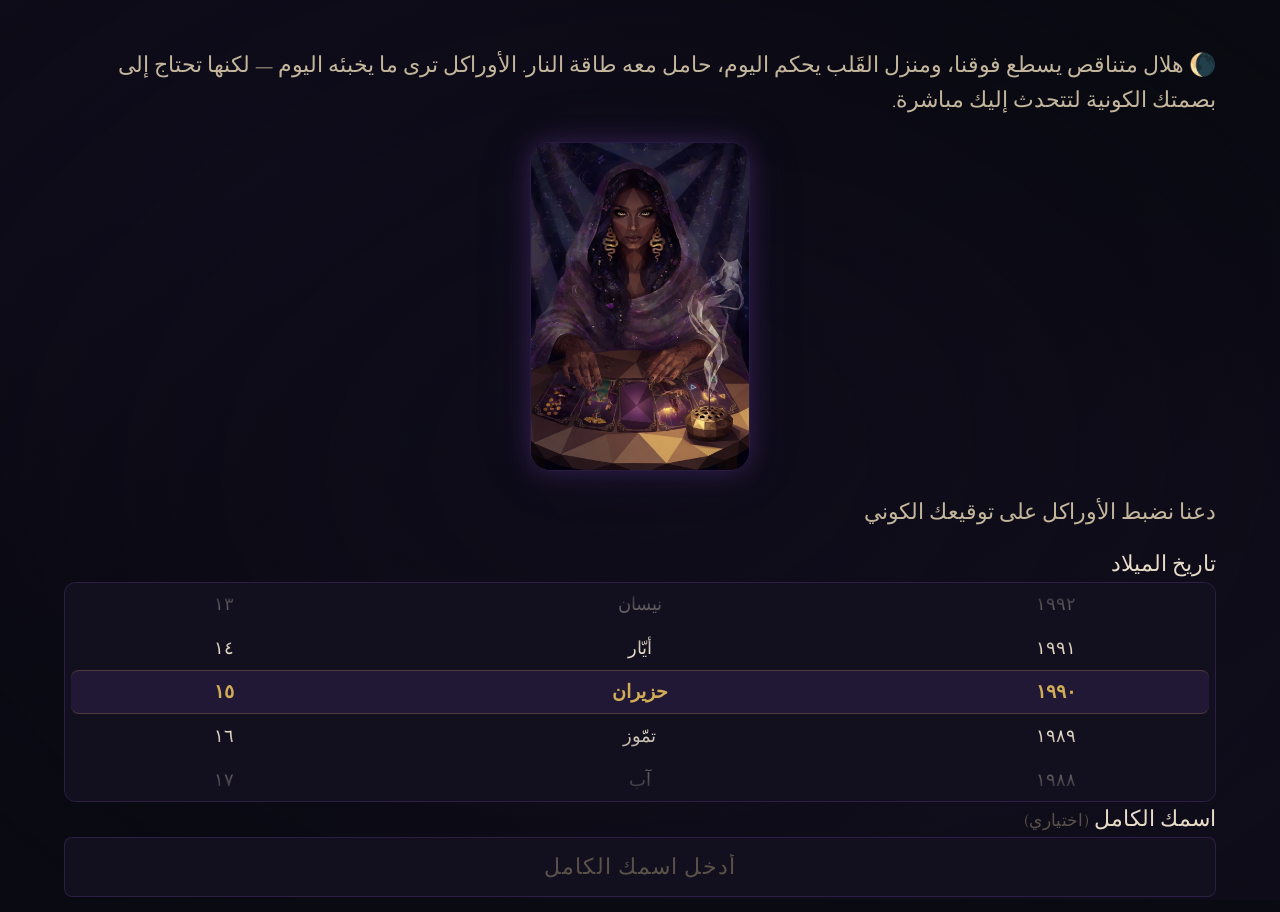
==== ar/index.html @ 3d28d9f1 "Initial deploy — EN + AR Tarot Oracle apps with landing page" ====
<!DOCTYPE html>
<html lang="ar" dir="rtl">
<head>
  <meta charset="UTF-8">
  <meta name="viewport" content="width=device-width, initial-scale=1.0, viewport-fit=cover">
  <meta name="description" content="أوراكل التاروت — إرشاد روحاني من خلال الأوراق، مخصص حسب برجك وعلم الأرقام وطاقات اليوم.">
  <meta name="theme-color" content="#0a0a12">
  <title>أوراكل التاروت</title>

  <!-- Fonts -->
  <link rel="preconnect" href="https://fonts.googleapis.com">
  <link rel="preconnect" href="https://fonts.gstatic.com" crossorigin>
  <link href="https://fonts.googleapis.com/css2?family=Amiri:ital,wght@0,400;0,700;1,400&family=Cinzel:wght@400;600;700&family=Cinzel+Decorative:wght@400;700&family=Cormorant+Garamond:ital,wght@0,400;0,500;0,600;1,400;1,500&display=swap" rel="stylesheet">

  <!-- Styles -->
  <link rel="stylesheet" href="css/style.css">
</head>
<body>

  <!-- ════════════════════════════════════════════════════════ -->
  <!-- Background Particles -->
  <!-- ════════════════════════════════════════════════════════ -->
  <div class="particles" id="particles"></div>

  <!-- ════════════════════════════════════════════════════════ -->
  <!-- SCREEN: Onboarding -->
  <!-- ════════════════════════════════════════════════════════ -->
  <div id="screen-onboarding" class="screen">
    <div class="onboarding-container">
      <!-- Populated by JS -->
    </div>
  </div>

  <!-- ════════════════════════════════════════════════════════ -->
  <!-- SCREEN: Home -->
  <!-- ════════════════════════════════════════════════════════ -->
  <div id="screen-home" class="screen">
    <!-- Populated by JS -->
  </div>

  <!-- ════════════════════════════════════════════════════════ -->
  <!-- SCREEN: Reading -->
  <!-- ════════════════════════════════════════════════════════ -->
  <div id="screen-reading" class="screen">
    <!-- Populated by JS -->
  </div>

  <!-- ════════════════════════════════════════════════════════ -->
  <!-- SCREEN: Card Glossary -->
  <!-- ════════════════════════════════════════════════════════ -->
  <div id="screen-glossary" class="screen">
    <div id="glossary-container"></div>
  </div>

  <!-- ════════════════════════════════════════════════════════ -->
  <!-- SCREEN: Numerology Reading -->
  <!-- ════════════════════════════════════════════════════════ -->
  <div id="screen-numerology" class="screen">
    <div id="numerology-container"></div>
  </div>

  <!-- ════════════════════════════════════════════════════════ -->
  <!-- SCREEN: Journal & Mirror -->
  <!-- ════════════════════════════════════════════════════════ -->
  <div id="screen-journal" class="screen">
    <div id="journal-container"></div>
  </div>

  <!-- ════════════════════════════════════════════════════════ -->
  <!-- SCREEN: Settings -->
  <!-- ════════════════════════════════════════════════════════ -->
  <div id="screen-settings" class="screen">
    <!-- Populated by JS -->
  </div>

  <!-- ════════════════════════════════════════════════════════ -->
  <!-- Scripts (order matters) -->
  <!-- ════════════════════════════════════════════════════════ -->
  <script src="js/i18n.js"></script>
  <script src="js/celestial.js"></script>
  <script src="js/numerology.js"></script>
  <script src="js/cards-major.js"></script>
  <script src="js/cards-minor-1.js"></script>
  <script src="js/cards-minor-2.js"></script>
  <script src="js/spreads.js"></script>
  <script src="js/interpreter.js"></script>
  <script src="js/journal.js"></script>
  <script src="js/i18n-social.js"></script>
  <script src="js/social.js"></script>
  <script src="js/app.js"></script>

</body>
</html>
---- ar/css/style.css ----
/* ============================================================
   TAROT ORACLE — Main Stylesheet
   Dark mystical aesthetic: deep purples, blacks, golds
   Crowley meets modern dark fantasy
   ============================================================ */

/* --- Google Fonts --- */
@import url('https://fonts.googleapis.com/css2?family=Cinzel+Decorative:wght@400;700;900&family=Cinzel:wght@400;500;600;700;800;900&family=Cormorant+Garamond:ital,wght@0,300;0,400;0,500;0,600;0,700;1,300;1,400;1,500;1,600;1,700&display=swap');

/* ============================================================
   1. ROOT VARIABLES
   ============================================================ */
:root {
  /* Backgrounds */
  --bg-void:          #0a0a12;
  --bg-dark:          #12101f;
  --bg-card:          #1a1528;
  --bg-card-hover:    #221d35;
  --bg-surface:       #16132a;
  --bg-overlay:       rgba(10, 10, 18, 0.92);

  /* Purples */
  --purple-deep:      #2d1b4e;
  --purple-amethyst:  #6b3fa0;
  --purple-light:     #9d6dd7;
  --purple-pale:      #c4a0f0;
  --purple-glow:      rgba(107, 63, 160, 0.4);

  /* Golds */
  --gold-rich:        #c9a84c;
  --gold-bright:      #e8c547;
  --gold-pale:        #f0d878;
  --gold-dim:         #8a7340;
  --gold-glow:        rgba(201, 168, 76, 0.35);

  /* Accents */
  --accent-teal:      #2a7d6e;
  --accent-rose:      #a04060;
  --accent-rose-bright: #d4607e;

  /* Text */
  --text-cream:       #e8dcc8;
  --text-light:       #c4b69c;
  --text-muted:       #8a7e6a;
  --text-dim:         #5a5248;

  /* Fonts */
  --font-display:     'Cinzel Decorative', 'Cinzel', serif;
  --font-heading:     'Cinzel', serif;
  --font-body:        'Cormorant Garamond', 'Georgia', serif;

  /* Spacing */
  --space-xs:         4px;
  --space-sm:         8px;
  --space-md:         16px;
  --space-lg:         24px;
  --space-xl:         32px;
  --space-2xl:        48px;
  --space-3xl:        64px;

  /* Radii */
  --radius-sm:        4px;
  --radius-md:        8px;
  --radius-lg:        12px;
  --radius-xl:        20px;
  --radius-round:     50%;

  /* Shadows */
  --shadow-soft:      0 2px 12px rgba(0, 0, 0, 0.4);
  --shadow-md:        0 4px 20px rgba(0, 0, 0, 0.5);
  --shadow-lg:        0 8px 40px rgba(0, 0, 0, 0.6);
  --shadow-glow-gold: 0 0 15px rgba(201, 168, 76, 0.3), 0 0 30px rgba(201, 168, 76, 0.15);
  --shadow-glow-purple: 0 0 15px rgba(107, 63, 160, 0.3), 0 0 30px rgba(107, 63, 160, 0.15);
  --shadow-inset:     inset 0 1px 0 rgba(255, 255, 255, 0.05);

  /* Transitions */
  --transition-fast:  150ms ease;
  --transition-base:  300ms ease;
  --transition-slow:  600ms ease;
  --transition-screen: 500ms cubic-bezier(0.4, 0, 0.2, 1);

  /* Card dimensions */
  --card-width:       175px;
  --card-height:      292px;
  --card-border:      3px;
}

@media (min-width: 768px) {
  :root {
    --card-width:     200px;
    --card-height:    333px;
  }
}

@media (min-width: 1024px) {
  :root {
    --card-width:     225px;
    --card-height:    375px;
  }
}

/* ============================================================
   2. GLOBAL RESET & BASE
   ============================================================ */
*,
*::before,
*::after {
  margin: 0;
  padding: 0;
  box-sizing: border-box;
}

html {
  scroll-behavior: smooth;
  -webkit-text-size-adjust: 100%;
  -webkit-tap-highlight-color: transparent;
}

body {
  font-family: var(--font-body);
  font-size: 22px;
  font-weight: 400;
  line-height: 1.6;
  color: var(--text-cream);
  background: var(--bg-void);
  min-height: 100vh;
  overflow-x: hidden;
  -webkit-font-smoothing: antialiased;
  -moz-osx-font-smoothing: grayscale;
  padding-top: env(safe-area-inset-top);
  padding-bottom: env(safe-area-inset-bottom);
  padding-left: env(safe-area-inset-left);
  padding-right: env(safe-area-inset-right);
}

/* Background gradient overlay for depth */
body::before {
  content: '';
  position: fixed;
  inset: 0;
  background:
    radial-gradient(ellipse at 20% 20%, rgba(45, 27, 78, 0.15) 0%, transparent 60%),
    radial-gradient(ellipse at 80% 80%, rgba(107, 63, 160, 0.08) 0%, transparent 60%),
    radial-gradient(ellipse at 50% 50%, rgba(10, 10, 18, 0) 0%, var(--bg-void) 100%);
  pointer-events: none;
  z-index: 0;
}

/* Custom scrollbar */
::-webkit-scrollbar {
  width: 6px;
}
::-webkit-scrollbar-track {
  background: var(--bg-void);
}
::-webkit-scrollbar-thumb {
  background: var(--purple-deep);
  border-radius: 3px;
}
::-webkit-scrollbar-thumb:hover {
  background: var(--purple-amethyst);
}

/* Firefox scrollbar */
* {
  scrollbar-width: thin;
  scrollbar-color: var(--purple-deep) var(--bg-void);
}

/* Selection */
::selection {
  background: var(--purple-amethyst);
  color: var(--gold-pale);
}

/* ============================================================
   3. TYPOGRAPHY
   ============================================================ */
h1, h2, h3, h4, h5, h6 {
  font-family: var(--font-heading);
  font-weight: 600;
  line-height: 1.2;
  color: var(--text-cream);
}

h1 { font-size: 2.5rem; }
h2 { font-size: 2rem; }
h3 { font-size: 1.62rem; }
h4 { font-size: 1.38rem; }

.title-decorative {
  font-family: var(--font-display);
  letter-spacing: 0.08em;
}

p {
  margin-bottom: var(--space-md);
  color: var(--text-light);
}

a {
  color: var(--gold-rich);
  text-decoration: none;
  transition: color var(--transition-fast);
}
a:hover {
  color: var(--gold-bright);
}

small {
  font-size: 1.06em;
  color: var(--text-muted);
}

/* ============================================================
   4. APP CONTAINER & SCREEN SYSTEM
   ============================================================ */
#app {
  position: relative;
  width: 100%;
  min-height: 100vh;
  max-width: 1400px;
  margin: 0 auto;
  z-index: 1;
}

.screen {
  position: absolute;
  inset: 0;
  opacity: 0;
  visibility: hidden;
  transform: translateY(12px);
  transition:
    opacity var(--transition-screen),
    transform var(--transition-screen),
    visibility 0s linear var(--transition-screen);
  padding: var(--space-lg);
  overflow-y: auto;
  max-height: 100vh;
}

.screen.active {
  opacity: 1;
  visibility: visible;
  transform: translateY(0);
  transition:
    opacity var(--transition-screen),
    transform var(--transition-screen),
    visibility 0s linear 0s;
  position: relative;
  z-index: 1;
}

.screen.fading-out {
  opacity: 0;
  visibility: hidden;
  position: absolute;
  inset: 0;
  z-index: 0;
  pointer-events: none;
}

/* ============================================================
   5. ONBOARDING SCREEN
   ============================================================ */
.screen-onboarding {
  display: flex;
  align-items: center;
  justify-content: center;
  min-height: 100vh;
  padding: var(--space-lg);
}

.onboarding-panel {
  background: var(--bg-card);
  border: 1px solid rgba(107, 63, 160, 0.25);
  border-radius: var(--radius-xl);
  padding: var(--space-2xl) var(--space-xl);
  max-width: 440px;
  width: 100%;
  text-align: center;
  position: relative;
  box-shadow:
    var(--shadow-lg),
    0 0 60px rgba(107, 63, 160, 0.1),
    inset 0 1px 0 rgba(255, 255, 255, 0.04);
  animation: glow 4s ease-in-out infinite;
}

.onboarding-panel::before {
  content: '';
  position: absolute;
  inset: -1px;
  border-radius: var(--radius-xl);
  background: linear-gradient(
    135deg,
    rgba(107, 63, 160, 0.3),
    transparent 40%,
    transparent 60%,
    rgba(201, 168, 76, 0.2)
  );
  z-index: -1;
  mask: linear-gradient(#fff 0 0) content-box, linear-gradient(#fff 0 0);
  mask-composite: exclude;
  -webkit-mask: linear-gradient(#fff 0 0) content-box, linear-gradient(#fff 0 0);
  -webkit-mask-composite: xor;
  padding: 1px;
  pointer-events: none;
}

.onboarding-title {
  font-family: var(--font-display);
  font-size: 2.25rem;
  color: var(--gold-rich);
  margin-bottom: var(--space-sm);
  letter-spacing: 0.06em;
}

.onboarding-subtitle {
  font-family: var(--font-body);
  font-size: 1.31rem;
  color: var(--text-muted);
  margin-bottom: var(--space-xl);
  font-style: italic;
}

/* DOB Input */
.dob-group {
  margin-bottom: var(--space-lg);
}

.dob-group label {
  display: block;
  font-family: var(--font-heading);
  font-size: 1.06rem;
  color: var(--text-muted);
  text-transform: uppercase;
  letter-spacing: 0.12em;
  margin-bottom: var(--space-sm);
}

.name-input,
.dob-input {
  width: 100%;
  padding: var(--space-md) var(--space-lg);
  background: var(--bg-dark);
  border: 1px solid rgba(107, 63, 160, 0.3);
  border-radius: var(--radius-md);
  color: var(--text-cream);
  font-family: var(--font-body);
  font-size: 1.38rem;
  text-align: center;
  letter-spacing: 0.05em;
  outline: none;
  transition: border-color var(--transition-fast), box-shadow var(--transition-fast);
}

.name-input:focus,
.dob-input:focus {
  border-color: var(--purple-amethyst);
  box-shadow: 0 0 0 3px rgba(107, 63, 160, 0.2);
}

.name-input::placeholder {
  color: var(--text-dim);
}

.optional-hint {
  font-size: 0.75em;
  color: var(--text-dim);
  font-family: var(--font-body);
  font-weight: 400;
  letter-spacing: 0.02em;
}

.optional-desc {
  display: block;
  margin-top: var(--space-xs);
  font-size: 0.82rem;
  color: var(--text-dim);
  font-family: var(--font-body);
  font-style: italic;
  line-height: 1.4;
}

.dob-input::-webkit-calendar-picker-indicator {
  filter: invert(0.7) sepia(0.5) hue-rotate(220deg);
}

/* ── Rolling DOB Picker ───────────────────────────── */
.dob-roller {
  position: relative;
  display: flex;
  gap: 2px;
  width: 100%;
  height: 220px; /* 5 items × 44px */
  background: var(--bg-dark);
  border: 1px solid rgba(107, 63, 160, 0.3);
  border-radius: var(--radius-lg);
  overflow: hidden;
  direction: ltr; /* columns always LTR even in RTL layout */
}

.roller-highlight {
  position: absolute;
  top: 50%;
  left: 6px;
  right: 6px;
  height: 44px;
  transform: translateY(-50%);
  background: rgba(107, 63, 160, 0.18);
  border-radius: var(--radius-md);
  border-top: 1px solid rgba(201, 168, 76, 0.25);
  border-bottom: 1px solid rgba(201, 168, 76, 0.25);
  pointer-events: none;
  z-index: 2;
}

.roller-col {
  flex: 1;
  overflow-y: auto;
  scroll-snap-type: y mandatory;
  -webkit-overflow-scrolling: touch;
  scrollbar-width: none;
  position: relative;
  z-index: 1;
}

.roller-col::-webkit-scrollbar {
  display: none;
}

/* Month column gets more room */
.roller-col[data-role="month"] {
  flex: 1.6;
}

.roller-item {
  height: 44px;
  display: flex;
  align-items: center;
  justify-content: center;
  scroll-snap-align: start;
  font-family: var(--font-heading);
  font-size: 1.1rem;
  color: var(--text-cream);
  transition: opacity 0.15s ease, transform 0.15s ease;
  user-select: none;
  -webkit-user-select: none;
  cursor: pointer;
  white-space: nowrap;
}

.roller-item.roller-pad {
  pointer-events: none;
}

.roller-item.roller-selected {
  color: var(--gold-bright);
  font-weight: 600;
  font-size: 1.2rem;
}

/* Fade masks top and bottom */
.dob-roller::before,
.dob-roller::after {
  content: '';
  position: absolute;
  left: 0;
  right: 0;
  height: 70px;
  pointer-events: none;
  z-index: 3;
}

.dob-roller::before {
  top: 0;
  background: linear-gradient(to bottom, var(--bg-dark) 0%, transparent 100%);
}

.dob-roller::after {
  bottom: 0;
  background: linear-gradient(to top, var(--bg-dark) 0%, transparent 100%);
}

/* ── Onboarding Oracle Image ─────────────────────── */
.onboarding-oracle-img {
  width: 220px;
  margin: var(--space-lg) auto;
  border-radius: var(--radius-xl);
  overflow: hidden;
  box-shadow:
    0 0 24px rgba(107, 63, 160, 0.35),
    0 0 60px rgba(107, 63, 160, 0.12);
  border: 1px solid rgba(107, 63, 160, 0.3);
}

.onboarding-oracle-img img {
  width: 100%;
  height: auto;
  display: block;
}


/* Gender selector */
.gender-selector {
  display: flex;
  gap: var(--space-sm);
  justify-content: center;
}

.gender-btn {
  flex: 1;
  padding: var(--space-sm) var(--space-md);
  border: 1px solid rgba(107, 63, 160, 0.3);
  border-radius: var(--radius-md);
  background: rgba(45, 27, 78, 0.2);
  color: var(--text-muted);
  font-family: var(--font-body);
  font-size: 1rem;
  cursor: pointer;
  transition: all 0.3s ease;
}

.gender-btn.active {
  background: rgba(107, 63, 160, 0.35);
  border-color: var(--gold);
  color: var(--gold);
  box-shadow: 0 0 12px rgba(201, 168, 76, 0.15);
}

/* Zodiac display */
.zodiac-display {
  display: flex;
  align-items: center;
  justify-content: center;
  gap: var(--space-md);
  margin: var(--space-lg) 0;
  padding: var(--space-md);
  background: rgba(45, 27, 78, 0.2);
  border-radius: var(--radius-md);
  border: 1px solid rgba(107, 63, 160, 0.15);
  min-height: 56px;
}

.zodiac-icon {
  font-size: 2.5rem;
  line-height: 1;
}

.zodiac-name {
  font-family: var(--font-heading);
  font-size: 1.38rem;
  color: var(--purple-light);
  letter-spacing: 0.06em;
}

/* Life path number */
.life-path-display {
  margin: var(--space-md) 0 var(--space-lg);
  padding: var(--space-md);
  background: rgba(201, 168, 76, 0.06);
  border-radius: var(--radius-md);
  border: 1px solid rgba(201, 168, 76, 0.15);
}

.life-path-number {
  font-family: var(--font-display);
  font-size: 2.75rem;
  color: var(--gold-rich);
  display: block;
}

.life-path-label {
  font-family: var(--font-heading);
  font-size: 0.94rem;
  color: var(--text-muted);
  text-transform: uppercase;
  letter-spacing: 0.15em;
}

/* Language selector */
.language-selector,
.lang-buttons {
  display: flex;
  flex-wrap: wrap;
  justify-content: center;
  gap: var(--space-xs);
  margin: var(--space-lg) 0;
}

.lang-btn {
  padding: var(--space-sm) var(--space-md);
  background: var(--bg-dark);
  border: 1px solid rgba(107, 63, 160, 0.25);
  border-radius: var(--radius-md);
  color: var(--text-muted);
  font-family: var(--font-heading);
  font-size: 0.88rem;
  letter-spacing: 0.04em;
  cursor: pointer;
  transition: all var(--transition-fast);
  min-height: 38px;
}

.lang-btn:hover {
  border-color: var(--purple-amethyst);
  color: var(--text-light);
  transform: translateY(-1px);
}

.lang-btn.active {
  background: var(--purple-deep);
  border-color: var(--purple-amethyst);
  color: var(--gold-rich);
  box-shadow: 0 0 10px rgba(107, 63, 160, 0.25);
}

/* Begin button */
.btn-begin {
  display: inline-block;
  padding: var(--space-md) var(--space-2xl);
  background: linear-gradient(135deg, var(--gold-rich), var(--gold-bright), var(--gold-rich));
  background-size: 200% 200%;
  border: none;
  border-radius: var(--radius-lg);
  color: var(--bg-void);
  font-family: var(--font-heading);
  font-size: 1.38rem;
  font-weight: 700;
  letter-spacing: 0.12em;
  text-transform: uppercase;
  cursor: pointer;
  transition: all var(--transition-base);
  box-shadow:
    0 4px 15px rgba(201, 168, 76, 0.3),
    inset 0 1px 0 rgba(255, 255, 255, 0.2);
  animation: shimmer 3s ease-in-out infinite;
  margin-top: var(--space-md);
}

.btn-begin:hover {
  transform: translateY(-2px);
  box-shadow:
    0 6px 25px rgba(201, 168, 76, 0.45),
    inset 0 1px 0 rgba(255, 255, 255, 0.3);
}

.btn-begin:active {
  transform: translateY(0);
}

.btn-begin:disabled {
  opacity: 0.35;
  cursor: not-allowed;
  animation: none;
  transform: none;
  box-shadow: none;
}

/* ============================================================
   6. HOME SCREEN
   ============================================================ */
.screen-home {
  padding-top: var(--space-xl);
}

/* Header */
.home-header {
  text-align: center;
  margin-bottom: var(--space-2xl);
  position: relative;
}

.home-header .app-title {
  font-family: var(--font-display);
  font-size: 2.5rem;
  color: var(--gold-rich);
  letter-spacing: 0.1em;
  margin-bottom: var(--space-xs);
  text-shadow: 0 0 20px rgba(201, 168, 76, 0.25);
}

.home-header .app-subtitle {
  font-family: var(--font-body);
  font-size: 1.25rem;
  color: var(--text-muted);
  font-style: italic;
}

/* Settings gear */
.settings-btn {
  position: absolute;
  top: 0;
  right: 0;
  width: 44px;
  height: 44px;
  display: flex;
  align-items: center;
  justify-content: center;
  background: none;
  border: 1px solid rgba(107, 63, 160, 0.2);
  border-radius: var(--radius-round);
  color: var(--text-muted);
  font-size: 1.62rem;
  cursor: pointer;
  transition: all var(--transition-fast);
}

.settings-btn:hover {
  color: var(--gold-rich);
  border-color: var(--gold-rich);
  transform: rotate(30deg);
}

/* Daily Oracle Card */
.daily-oracle {
  background: var(--bg-card);
  border: 1px solid rgba(107, 63, 160, 0.2);
  border-radius: var(--radius-lg);
  padding: var(--space-xl);
  margin-bottom: var(--space-2xl);
  position: relative;
  overflow: hidden;
  box-shadow: var(--shadow-md);
}

.daily-oracle::before {
  content: '';
  position: absolute;
  top: 0;
  left: 0;
  right: 0;
  height: 2px;
  background: linear-gradient(90deg, transparent, var(--gold-rich), transparent);
  animation: shimmer 4s ease-in-out infinite;
}

.daily-oracle-header {
  display: flex;
  align-items: center;
  justify-content: space-between;
  margin-bottom: var(--space-md);
}

.daily-oracle-title {
  font-family: var(--font-heading);
  font-size: 1.25rem;
  color: var(--gold-rich);
  text-transform: uppercase;
  letter-spacing: 0.12em;
}

.daily-oracle-date {
  font-size: 1.06rem;
  color: var(--text-muted);
}

.daily-energy {
  display: flex;
  flex-wrap: wrap;
  gap: var(--space-md);
  margin-top: var(--space-md);
}

.energy-item {
  display: flex;
  align-items: center;
  gap: var(--space-sm);
  padding: var(--space-sm) var(--space-md);
  background: rgba(45, 27, 78, 0.25);
  border-radius: var(--radius-md);
  border: 1px solid rgba(107, 63, 160, 0.12);
}

.energy-icon {
  font-size: 1.5rem;
}

.energy-label {
  font-size: 0.94rem;
  color: var(--text-muted);
  text-transform: uppercase;
  letter-spacing: 0.1em;
  font-family: var(--font-heading);
}

.energy-value {
  font-size: 1.19rem;
  color: var(--text-cream);
}

/* Choose a Spread Section */
.section-title {
  font-family: var(--font-heading);
  font-size: 1.38rem;
  color: var(--text-cream);
  text-transform: uppercase;
  letter-spacing: 0.1em;
  margin-bottom: var(--space-lg);
  display: flex;
  align-items: center;
  gap: var(--space-md);
}

.section-title::before,
.section-title::after {
  content: '';
  flex: 1;
  height: 1px;
  background: linear-gradient(90deg, transparent, rgba(107, 63, 160, 0.3), transparent);
}

/* Spread option cards grid */
.spread-grid {
  display: grid;
  grid-template-columns: 1fr;
  gap: var(--space-md);
}

@media (min-width: 500px) {
  .spread-grid {
    grid-template-columns: 1fr 1fr;
  }
}

@media (min-width: 1024px) {
  .spread-grid {
    grid-template-columns: repeat(3, 1fr);
  }
}

.spread-option,
.spread-option-card {
  background: var(--bg-card);
  border: 1px solid rgba(107, 63, 160, 0.15);
  border-radius: var(--radius-lg);
  padding: var(--space-lg);
  cursor: pointer;
  transition: all var(--transition-base);
  position: relative;
  overflow: hidden;
}

.spread-option::after,
.spread-option-card::after {
  content: '';
  position: absolute;
  inset: 0;
  border-radius: var(--radius-lg);
  opacity: 0;
  transition: opacity var(--transition-base);
  box-shadow:
    inset 0 0 30px rgba(107, 63, 160, 0.1),
    0 0 20px rgba(107, 63, 160, 0.15);
  pointer-events: none;
}

.spread-option:hover,
.spread-option-card:hover {
  border-color: var(--purple-amethyst);
  transform: translateY(-3px);
  background: var(--bg-card-hover);
}

.spread-option:hover::after,
.spread-option-card:hover::after {
  opacity: 1;
}

.spread-option-icon {
  font-size: 2.5rem;
  margin-bottom: var(--space-sm);
  display: block;
}

.spread-option-name {
  font-family: var(--font-heading);
  font-size: 1.25rem;
  color: var(--gold-rich);
  margin-bottom: var(--space-xs);
  letter-spacing: 0.04em;
}

.spread-option-desc {
  font-size: 1.12rem;
  color: var(--text-muted);
  line-height: 1.4;
}

.spread-option-count {
  display: inline-block;
  margin-top: var(--space-sm);
  padding: 2px var(--space-sm);
  background: rgba(45, 27, 78, 0.4);
  border-radius: var(--radius-sm);
  font-family: var(--font-heading);
  font-size: 0.88rem;
  color: var(--purple-light);
  text-transform: uppercase;
  letter-spacing: 0.1em;
}

/* ============================================================
   6b. READ FOR OTHERS
   ============================================================ */
.read-others-section {
  margin-top: var(--space-2xl);
}

.read-others-section h2 {
  text-align: center;
  margin-bottom: var(--space-xs);
}

.read-others-section .section-desc {
  text-align: center;
  color: var(--text-muted);
  font-size: 1.06rem;
  margin-bottom: var(--space-lg);
}

/* Person chips row */
.others-chips {
  display: flex;
  flex-wrap: wrap;
  gap: var(--space-sm);
  justify-content: center;
  margin-bottom: var(--space-lg);
}

.person-chip {
  display: flex;
  align-items: center;
  gap: var(--space-sm);
  padding: var(--space-sm) var(--space-md);
  background: var(--bg-card);
  border: 1px solid rgba(107, 63, 160, 0.2);
  border-radius: var(--radius-xl);
  color: var(--text-light);
  font-family: var(--font-heading);
  font-size: 0.95rem;
  letter-spacing: 0.04em;
  cursor: pointer;
  transition: all var(--transition-fast);
  position: relative;
  min-height: 40px;
}

.person-chip:hover {
  border-color: var(--purple-amethyst);
  background: var(--bg-card-hover);
  transform: translateY(-1px);
}

.person-chip.active {
  background: var(--purple-deep);
  border-color: var(--purple-amethyst);
  color: var(--gold-rich);
  box-shadow: 0 0 12px rgba(107, 63, 160, 0.25);
}

.chip-icon {
  font-size: 1.25rem;
  line-height: 1;
}

.chip-name {
  white-space: nowrap;
}

.chip-sign {
  font-size: 0.75rem;
  color: var(--text-muted);
}

.chip-remove {
  font-size: 1.12rem;
  color: var(--text-dim);
  margin-left: 2px;
  cursor: pointer;
  transition: color var(--transition-fast);
  line-height: 1;
}

.chip-remove:hover {
  color: var(--accent-rose);
}

/* Add chip */
.person-chip.add-chip {
  border-style: dashed;
  border-color: rgba(201, 168, 76, 0.3);
  color: var(--gold-dim);
}

.person-chip.add-chip:hover {
  border-color: var(--gold-rich);
  color: var(--gold-rich);
}

.person-chip.add-chip .chip-icon {
  font-size: 1.38rem;
  font-weight: 300;
}

/* Add person form */
.add-person-form {
  max-width: 420px;
  margin: 0 auto var(--space-lg);
  padding: var(--space-lg);
  background: var(--bg-card);
  border: 1px solid rgba(107, 63, 160, 0.2);
  border-radius: var(--radius-lg);
  animation: fadeInUp 0.3s ease-out;
}

.form-row {
  display: flex;
  gap: var(--space-sm);
  margin-bottom: var(--space-md);
}

.person-input {
  flex: 1;
  padding: var(--space-sm) var(--space-md);
  background: var(--bg-dark);
  border: 1px solid rgba(107, 63, 160, 0.3);
  border-radius: var(--radius-md);
  color: var(--text-cream);
  font-family: var(--font-body);
  font-size: 1.06rem;
  outline: none;
  transition: border-color var(--transition-fast), box-shadow var(--transition-fast);
}

.person-input:focus {
  border-color: var(--purple-amethyst);
  box-shadow: 0 0 0 3px rgba(107, 63, 160, 0.2);
}

.person-input::placeholder {
  color: var(--text-dim);
}

.person-input::-webkit-calendar-picker-indicator {
  filter: invert(0.7) sepia(0.5) hue-rotate(220deg);
}

.btn-save-person {
  display: block;
  width: 100%;
  padding: var(--space-sm) var(--space-md);
  background: linear-gradient(135deg, var(--gold-rich), var(--gold-bright));
  border: none;
  border-radius: var(--radius-md);
  color: var(--bg-void);
  font-family: var(--font-heading);
  font-size: 1rem;
  font-weight: 700;
  letter-spacing: 0.08em;
  cursor: pointer;
  transition: all var(--transition-fast);
}

.btn-save-person:hover {
  box-shadow: var(--shadow-glow-gold);
  transform: translateY(-1px);
}

/* Reading-for banner */
.reading-for-banner {
  text-align: center;
  padding: var(--space-md);
  background: rgba(201, 168, 76, 0.08);
  border: 1px solid rgba(201, 168, 76, 0.2);
  border-radius: var(--radius-md);
  color: var(--text-light);
  font-size: 1.06rem;
}

.reading-for-banner strong {
  color: var(--gold-rich);
}

/* ============================================================
   7. SPREAD SELECTION SCREEN
   ============================================================ */
.screen-spread-select {
  padding-top: var(--space-xl);
}

.spread-select-grid {
  display: grid;
  grid-template-columns: 1fr;
  gap: var(--space-lg);
  max-width: 800px;
  margin: 0 auto;
}

@media (min-width: 600px) {
  .spread-select-grid {
    grid-template-columns: 1fr 1fr;
  }
}

.spread-card {
  background: var(--bg-card);
  border: 1px solid rgba(107, 63, 160, 0.2);
  border-radius: var(--radius-lg);
  padding: var(--space-xl);
  text-align: center;
  cursor: pointer;
  transition: all var(--transition-base);
  position: relative;
}

.spread-card:hover {
  border-color: var(--purple-amethyst);
  transform: translateY(-4px);
  box-shadow: var(--shadow-glow-purple);
}

.spread-card-icon {
  font-size: 3.12rem;
  margin-bottom: var(--space-md);
  display: block;
}

.spread-card-name {
  font-family: var(--font-heading);
  font-size: 1.44rem;
  color: var(--gold-rich);
  margin-bottom: var(--space-sm);
}

.spread-card-description {
  font-size: 1.12rem;
  color: var(--text-muted);
  line-height: 1.5;
}

/* ============================================================
   8. READING SCREEN
   ============================================================ */
.screen-reading {
  padding-top: var(--space-lg);
}

.reading-header {
  text-align: center;
  margin-bottom: var(--space-xl);
}

.reading-spread-name {
  font-family: var(--font-heading);
  font-size: 1.62rem;
  color: var(--gold-rich);
  letter-spacing: 0.06em;
}

.reading-instruction {
  font-size: 1.19rem;
  color: var(--text-muted);
  font-style: italic;
  margin-top: var(--space-xs);
}

/* Spread layout area */
.spread-area {
  position: relative;
  display: flex;
  flex-wrap: wrap;
  justify-content: center;
  align-items: center;
  gap: var(--space-md);
  min-height: 300px;
  padding: var(--space-xl) var(--space-md);
}

/* For positioned layouts like Celtic Cross */
.spread-area.positioned {
  display: grid;
  place-items: center;
}

/* --- TAROT CARD COMPONENT --- */
.tarot-card {
  width: var(--card-width);
  height: var(--card-height);
  perspective: 800px;
  cursor: pointer;
  position: relative;
}

.tarot-card.revealed .card-inner {
  transform: rotateY(180deg);
}

.tarot-card.reversed .card-inner {
  transform: rotateY(180deg) rotate(180deg);
}

.card-inner {
  position: relative;
  width: 100%;
  height: 100%;
  transform-style: preserve-3d;
  transition: transform 0.8s cubic-bezier(0.4, 0, 0.2, 1);
}

/* --- CARD BACK (ornate CSS design) --- */
.card-back {
  position: absolute;
  inset: 0;
  backface-visibility: hidden;
  border-radius: var(--radius-md);
  overflow: hidden;
  box-shadow: var(--shadow-md);

  /* Base purple gradient */
  background:
    linear-gradient(135deg, #1a0e30 0%, #2d1b4e 50%, #1a0e30 100%);
}

/* Outer frame border */
.card-back::before {
  content: '';
  position: absolute;
  inset: 0;
  border-radius: var(--radius-md);
  border: 2px solid var(--gold-dim);
  box-shadow:
    inset 0 0 0 4px var(--bg-void),
    inset 0 0 0 5px var(--gold-dim),
    inset 0 0 0 8px var(--bg-void),
    inset 0 0 0 9px rgba(201, 168, 76, 0.3);
  pointer-events: none;
  z-index: 2;
}

/* Inner ornate pattern */
.card-back::after {
  content: '';
  position: absolute;
  inset: 12px;
  border-radius: var(--radius-sm);
  background:
    /* Diamond lattice pattern */
    repeating-linear-gradient(
      45deg,
      transparent,
      transparent 8px,
      rgba(201, 168, 76, 0.08) 8px,
      rgba(201, 168, 76, 0.08) 9px
    ),
    repeating-linear-gradient(
      -45deg,
      transparent,
      transparent 8px,
      rgba(201, 168, 76, 0.08) 8px,
      rgba(201, 168, 76, 0.08) 9px
    ),
    /* Center radial glow */
    radial-gradient(
      ellipse at center,
      rgba(107, 63, 160, 0.3) 0%,
      transparent 50%
    ),
    /* Corners highlight */
    radial-gradient(circle at 0% 0%, rgba(201, 168, 76, 0.15) 0%, transparent 30%),
    radial-gradient(circle at 100% 0%, rgba(201, 168, 76, 0.15) 0%, transparent 30%),
    radial-gradient(circle at 0% 100%, rgba(201, 168, 76, 0.15) 0%, transparent 30%),
    radial-gradient(circle at 100% 100%, rgba(201, 168, 76, 0.15) 0%, transparent 30%);
  border: 1px solid rgba(201, 168, 76, 0.2);
  z-index: 1;
}

/* Card back center emblem */
.card-back-emblem {
  position: absolute;
  top: 50%;
  left: 50%;
  transform: translate(-50%, -50%);
  width: 50%;
  height: 50%;
  z-index: 3;
}

.card-back-emblem::before {
  content: '';
  position: absolute;
  inset: 0;
  border: 1.5px solid rgba(201, 168, 76, 0.4);
  border-radius: var(--radius-round);
  background:
    radial-gradient(
      circle,
      rgba(45, 27, 78, 0.6) 30%,
      transparent 70%
    );
}

.card-back-emblem::after {
  content: '';
  position: absolute;
  top: 15%;
  left: 15%;
  right: 15%;
  bottom: 15%;
  border: 1px solid rgba(201, 168, 76, 0.25);
  transform: rotate(45deg);
  background:
    radial-gradient(
      circle,
      rgba(201, 168, 76, 0.08) 0%,
      transparent 60%
    );
}

/* --- CARD FRONT --- */
.card-front {
  position: absolute;
  inset: 0;
  backface-visibility: hidden;
  transform: rotateY(180deg);
  border-radius: var(--radius-md);
  overflow: hidden;
  background: var(--bg-void);
  box-shadow: var(--shadow-md);
}

/* Ornate gilded frame using layered shadows & borders */
.card-front::before {
  content: '';
  position: absolute;
  inset: 0;
  border-radius: var(--radius-md);
  z-index: 2;
  pointer-events: none;
  border: 2px solid var(--gold-rich);
  box-shadow:
    /* Inner gold frame lines */
    inset 0 0 0 3px var(--bg-void),
    inset 0 0 0 4px rgba(201, 168, 76, 0.5),
    inset 0 0 0 6px var(--bg-void),
    inset 0 0 0 7px rgba(201, 168, 76, 0.25),
    /* Outer glow */
    0 0 10px rgba(201, 168, 76, 0.2),
    0 0 20px rgba(201, 168, 76, 0.1);
}

/* Corner decorations */
.card-front::after {
  content: '';
  position: absolute;
  inset: 0;
  z-index: 3;
  pointer-events: none;
  background:
    /* Top-left corner */
    radial-gradient(circle at 6px 6px, var(--gold-rich) 2px, transparent 2px),
    radial-gradient(circle at 6px 6px, rgba(201, 168, 76, 0.3) 5px, transparent 5px),
    /* Top-right corner */
    radial-gradient(circle at calc(100% - 6px) 6px, var(--gold-rich) 2px, transparent 2px),
    radial-gradient(circle at calc(100% - 6px) 6px, rgba(201, 168, 76, 0.3) 5px, transparent 5px),
    /* Bottom-left corner */
    radial-gradient(circle at 6px calc(100% - 6px), var(--gold-rich) 2px, transparent 2px),
    radial-gradient(circle at 6px calc(100% - 6px), rgba(201, 168, 76, 0.3) 5px, transparent 5px),
    /* Bottom-right corner */
    radial-gradient(circle at calc(100% - 6px) calc(100% - 6px), var(--gold-rich) 2px, transparent 2px),
    radial-gradient(circle at calc(100% - 6px) calc(100% - 6px), rgba(201, 168, 76, 0.3) 5px, transparent 5px);
}

.card-image {
  width: 100%;
  height: 100%;
  object-fit: cover;
  display: block;
}

/* Roman numeral overlay */
.card-numeral {
  position: absolute;
  top: 8px;
  left: 50%;
  transform: translateX(-50%);
  font-family: var(--font-heading);
  font-size: 0.81rem;
  color: var(--gold-pale);
  text-shadow: 0 1px 3px rgba(0, 0, 0, 0.8);
  letter-spacing: 0.1em;
  z-index: 4;
  background: rgba(10, 10, 18, 0.6);
  padding: 1px 6px;
  border-radius: 2px;
}

/* Card name overlay */
.card-name-overlay {
  position: absolute;
  bottom: 0;
  left: 0;
  right: 0;
  padding: var(--space-sm) var(--space-xs);
  background: linear-gradient(transparent, rgba(10, 10, 18, 0.85) 30%);
  z-index: 4;
  text-align: center;
}

.card-name-overlay span {
  font-family: var(--font-heading);
  font-size: 0.75rem;
  color: var(--gold-rich);
  text-transform: uppercase;
  letter-spacing: 0.08em;
  text-shadow: 0 1px 2px rgba(0, 0, 0, 0.9);
}

/* Position label under card */
.card-position-label {
  text-align: center;
  margin-top: var(--space-sm);
  font-family: var(--font-heading);
  font-size: 0.81rem;
  color: var(--text-muted);
  text-transform: uppercase;
  letter-spacing: 0.08em;
}

/* Card hover/tap animation */
.tarot-card:not(.revealed):hover .card-inner {
  transform: translateY(-4px);
  box-shadow: var(--shadow-glow-purple);
}

.tarot-card:not(.revealed):hover .card-back {
  box-shadow:
    0 0 20px rgba(107, 63, 160, 0.3),
    0 0 40px rgba(107, 63, 160, 0.15);
}

/* ============================================================
   9. CARD COLUMNS & INLINE INTERPRETATION
   ============================================================ */

/* Spread flex layout — cards in a row, wrapping on smaller screens */
.spread-flex {
  display: flex;
  flex-wrap: wrap;
  justify-content: center;
  gap: var(--space-lg);
  padding: var(--space-lg) var(--space-md);
  max-width: 1200px;
  margin: 0 auto;
}

/* Each card column: card + interpretation stacked vertically */
.card-column {
  display: flex;
  flex-direction: column;
  align-items: center;
  width: var(--card-width);
  flex-shrink: 0;
}

/* Position label above the card */
.card-position-label {
  font-family: var(--font-heading);
  font-size: 0.88rem;
  color: var(--purple-light);
  text-transform: uppercase;
  letter-spacing: 0.1em;
  text-align: center;
  margin-bottom: var(--space-sm);
  white-space: nowrap;
  overflow: hidden;
  text-overflow: ellipsis;
  max-width: 100%;
}

/* Interpretation area below each card */
.card-interpretation {
  width: 100%;
  margin-top: var(--space-md);
  animation: fadeInUp 0.4s ease-out;
}

.interp-inline {
  text-align: center;
}

.interp-orientation {
  display: inline-block;
  font-family: var(--font-heading);
  font-size: 0.81rem;
  text-transform: uppercase;
  letter-spacing: 0.1em;
  padding: 2px 10px;
  border-radius: 12px;
  margin-bottom: var(--space-sm);
}

.interp-orientation.upright {
  color: var(--gold-rich);
  border: 1px solid rgba(201, 168, 76, 0.3);
}

.interp-orientation.reversed {
  color: var(--purple-light);
  border: 1px solid rgba(157, 109, 215, 0.3);
}

/* Keywords tags */
.interp-keywords {
  display: flex;
  flex-wrap: wrap;
  gap: 4px;
  justify-content: center;
  margin: var(--space-sm) 0;
}

.keyword-tag {
  padding: 2px 8px;
  background: rgba(45, 27, 78, 0.4);
  border: 1px solid rgba(107, 63, 160, 0.2);
  border-radius: 12px;
  font-family: var(--font-heading);
  font-size: 0.75rem;
  color: var(--purple-light);
  text-transform: uppercase;
  letter-spacing: 0.05em;
}

/* Card meaning text */
.interp-meaning {
  font-size: 1.06rem;
  color: var(--text-light);
  line-height: 1.6;
  text-align: left;
  margin-top: var(--space-sm);
}

.interp-meaning p {
  margin: 0;
}

/* Personalized cosmic note */
.interp-personalized {
  margin-top: var(--space-sm);
  padding: var(--space-sm);
  background: rgba(201, 168, 76, 0.05);
  border-left: 2px solid rgba(201, 168, 76, 0.3);
  border-radius: 0 var(--radius-sm) var(--radius-sm) 0;
}

.interp-personalized p {
  font-size: 1rem;
  color: var(--text-light);
  font-style: italic;
  margin: 0;
  line-height: 1.5;
}

/* Per-card voice button */
/* On larger screens, let card columns expand a bit */
@media (min-width: 768px) {
  .card-column {
    width: var(--card-width);
    max-width: 200px;
  }

  .interp-meaning {
    font-size: 1.12rem;
  }
}

@media (min-width: 1024px) {
  .spread-flex {
    gap: var(--space-xl);
  }

  .card-column {
    max-width: 220px;
  }

  .interp-meaning {
    font-size: 1.19rem;
  }
}

/* ============================================================
   10. READING SUMMARY PANEL
   ============================================================ */
.reading-summary {
  background: var(--bg-card);
  border: 1px solid rgba(107, 63, 160, 0.2);
  border-radius: var(--radius-lg);
  padding: var(--space-xl);
  margin-top: var(--space-2xl);
  max-width: 640px;
  margin-left: auto;
  margin-right: auto;
  animation: fadeInUp 0.6s ease-out;
}

.reading-summary::before {
  content: '';
  display: block;
  height: 1px;
  background: linear-gradient(90deg, transparent, var(--gold-rich), transparent);
  margin-bottom: var(--space-lg);
}

/* Elemental analysis — 2 per row */
.elemental-analysis {
  display: grid;
  grid-template-columns: 1fr 1fr;
  gap: var(--space-sm) var(--space-md);
  margin-bottom: var(--space-lg);
}

.element-bar {
  display: flex;
  align-items: center;
  gap: var(--space-sm);
  padding: var(--space-sm) var(--space-md);
  background: rgba(45, 27, 78, 0.2);
  border: 1px solid rgba(107, 63, 160, 0.12);
  border-radius: var(--radius-md);
}

.element-label {
  font-family: var(--font-heading);
  font-size: 0.88rem;
  color: var(--text-cream);
  text-transform: uppercase;
  letter-spacing: 0.08em;
  min-width: 55px;
}

.element-bar-fill {
  flex: 1;
  height: 6px;
  background: linear-gradient(90deg, var(--purple-amethyst), var(--purple-light));
  border-radius: 3px;
  min-width: 10px;
  transition: width var(--transition-base);
}

.element-count {
  font-family: var(--font-heading);
  font-size: 0.88rem;
  color: var(--gold-rich);
  min-width: 16px;
  text-align: right;
}

.summary-title {
  font-family: var(--font-heading);
  font-size: 1.5rem;
  color: var(--gold-rich);
  text-align: center;
  margin-bottom: var(--space-lg);
  letter-spacing: 0.06em;
}

.summary-text {
  font-size: 1.25rem;
  color: var(--text-light);
  line-height: 1.7;
  margin-bottom: var(--space-lg);
}

.summary-context {
  padding: var(--space-md);
  background: rgba(42, 125, 110, 0.08);
  border-left: 2px solid var(--accent-teal);
  border-radius: 0 var(--radius-sm) var(--radius-sm) 0;
  margin-bottom: var(--space-xl);
}

.summary-context-label {
  font-family: var(--font-heading);
  font-size: 0.88rem;
  color: var(--accent-teal);
  text-transform: uppercase;
  letter-spacing: 0.1em;
  margin-bottom: var(--space-xs);
}

.summary-context-text {
  font-size: 1.19rem;
  color: var(--text-light);
}

.btn-new-reading {
  display: block;
  width: 100%;
  padding: var(--space-md);
  background: linear-gradient(135deg, var(--purple-deep), var(--purple-amethyst));
  border: 1px solid rgba(107, 63, 160, 0.4);
  border-radius: var(--radius-md);
  color: var(--text-cream);
  font-family: var(--font-heading);
  font-size: 1.25rem;
  letter-spacing: 0.08em;
  cursor: pointer;
  transition: all var(--transition-base);
  text-align: center;
}

.btn-new-reading:hover {
  background: linear-gradient(135deg, var(--purple-amethyst), var(--purple-light));
  transform: translateY(-2px);
  box-shadow: var(--shadow-glow-purple);
}

/* ============================================================
   11. SETTINGS SCREEN
   ============================================================ */
.screen-settings {
  padding-top: var(--space-xl);
  max-width: 520px;
  margin: 0 auto;
}

.settings-header {
  display: flex;
  align-items: center;
  gap: var(--space-md);
  margin-bottom: var(--space-2xl);
}

.settings-back-btn {
  width: 40px;
  height: 40px;
  display: flex;
  align-items: center;
  justify-content: center;
  background: none;
  border: 1px solid rgba(107, 63, 160, 0.2);
  border-radius: var(--radius-round);
  color: var(--text-muted);
  font-size: 1.5rem;
  cursor: pointer;
  transition: all var(--transition-fast);
}

.settings-back-btn:hover {
  color: var(--text-cream);
  border-color: var(--purple-amethyst);
}

.settings-title {
  font-family: var(--font-heading);
  font-size: 1.75rem;
  color: var(--text-cream);
}

.settings-section {
  margin-bottom: var(--space-xl);
}

.settings-section-title {
  font-family: var(--font-heading);
  font-size: 1rem;
  color: var(--text-muted);
  text-transform: uppercase;
  letter-spacing: 0.12em;
  margin-bottom: var(--space-md);
}

/* Toggle switch */
.setting-row {
  display: flex;
  align-items: center;
  justify-content: space-between;
  padding: var(--space-md);
  background: var(--bg-card);
  border: 1px solid rgba(107, 63, 160, 0.1);
  border-radius: var(--radius-md);
  margin-bottom: var(--space-sm);
}

.setting-label {
  font-size: 1.25rem;
  color: var(--text-cream);
}

.setting-desc {
  font-size: 1rem;
  color: var(--text-muted);
  margin-top: 2px;
}

.toggle-switch {
  position: relative;
  width: 48px;
  height: 26px;
  flex-shrink: 0;
}

.toggle-switch input {
  opacity: 0;
  width: 0;
  height: 0;
  position: absolute;
}

.toggle-slider {
  position: absolute;
  inset: 0;
  background: var(--bg-dark);
  border: 1px solid rgba(107, 63, 160, 0.3);
  border-radius: 13px;
  cursor: pointer;
  transition: all var(--transition-fast);
}

.toggle-slider::before {
  content: '';
  position: absolute;
  top: 3px;
  left: 3px;
  width: 18px;
  height: 18px;
  background: var(--text-muted);
  border-radius: var(--radius-round);
  transition: all var(--transition-fast);
}

.toggle-switch input:checked + .toggle-slider {
  background: var(--purple-deep);
  border-color: var(--purple-amethyst);
}

.toggle-switch input:checked + .toggle-slider::before {
  transform: translateX(22px);
  background: var(--purple-light);
  box-shadow: 0 0 8px rgba(157, 109, 215, 0.4);
}

/* Language selector in settings */
.settings-lang-selector {
  display: flex;
  gap: var(--space-sm);
}

/* Settings groups */
.settings-group {
  background: var(--bg-card);
  border: 1px solid rgba(107, 63, 160, 0.1);
  border-radius: var(--radius-md);
  padding: var(--space-md) var(--space-lg);
  margin-bottom: var(--space-md);
}

.settings-group > label {
  display: block;
  font-family: var(--font-heading);
  font-size: 0.94rem;
  color: var(--text-light);
  margin-bottom: var(--space-md);
  letter-spacing: 0.04em;
}

/* Reversals toggle button */
.toggle-btn {
  display: block;
  width: 100%;
  padding: var(--space-sm) var(--space-lg);
  border-radius: var(--radius-md);
  font-family: var(--font-heading);
  font-size: 0.94rem;
  letter-spacing: 0.06em;
  cursor: pointer;
  transition: all var(--transition-fast);
  text-align: center;
  min-height: 44px;
}

.toggle-btn.on {
  background: var(--purple-deep);
  border: 1px solid var(--purple-amethyst);
  color: var(--gold-rich);
  box-shadow: 0 0 10px rgba(107, 63, 160, 0.2);
}

.toggle-btn.off {
  background: var(--bg-dark);
  border: 1px solid rgba(107, 63, 160, 0.2);
  color: var(--text-muted);
}

.toggle-btn:hover {
  border-color: var(--purple-amethyst);
  transform: translateY(-1px);
}

/* Danger zone */
.settings-group.settings-danger {
  background: transparent;
  border: none;
  padding: 0;
  margin-top: var(--space-xl);
}

.btn-danger {
  display: block;
  width: 100%;
  padding: var(--space-md);
  background: transparent;
  border: 1px solid rgba(160, 64, 96, 0.4);
  border-radius: var(--radius-md);
  color: var(--accent-rose);
  font-family: var(--font-heading);
  font-size: 1rem;
  letter-spacing: 0.06em;
  cursor: pointer;
  transition: all var(--transition-fast);
  text-align: center;
  min-height: 48px;
}

.btn-danger:hover {
  background: rgba(160, 64, 96, 0.1);
  border-color: var(--accent-rose);
  box-shadow: 0 0 15px rgba(160, 64, 96, 0.15);
}

.speed-slider::-webkit-slider-thumb:hover {
  transform: scale(1.2);
}

/* Reset button */
.btn-reset {
  display: block;
  width: 100%;
  padding: var(--space-md);
  background: transparent;
  border: 1px solid rgba(160, 64, 96, 0.4);
  border-radius: var(--radius-md);
  color: var(--accent-rose);
  font-family: var(--font-heading);
  font-size: 1.12rem;
  letter-spacing: 0.06em;
  cursor: pointer;
  transition: all var(--transition-fast);
  text-align: center;
  margin-top: var(--space-xl);
}

.btn-reset:hover {
  background: rgba(160, 64, 96, 0.1);
  border-color: var(--accent-rose);
  box-shadow: 0 0 15px rgba(160, 64, 96, 0.15);
}

/* ============================================================
   12. ANIMATIONS
   ============================================================ */

/* Gold shimmer on borders / buttons */
@keyframes shimmer {
  0%, 100% {
    background-position: 0% 50%;
  }
  50% {
    background-position: 100% 50%;
  }
}

/* Gentle floating for decorative elements */
@keyframes float {
  0%, 100% {
    transform: translateY(0);
  }
  50% {
    transform: translateY(-8px);
  }
}

/* Cards entering */
@keyframes fadeInUp {
  from {
    opacity: 0;
    transform: translateY(20px);
  }
  to {
    opacity: 1;
    transform: translateY(0);
  }
}

/* 3D card flip */
@keyframes cardFlip {
  0% {
    transform: rotateY(0deg);
  }
  100% {
    transform: rotateY(180deg);
  }
}

/* Pulsing glow */
@keyframes glow {
  0%, 100% {
    box-shadow:
      0 0 5px rgba(107, 63, 160, 0.2),
      0 0 15px rgba(107, 63, 160, 0.1);
  }
  50% {
    box-shadow:
      0 0 10px rgba(107, 63, 160, 0.35),
      0 0 30px rgba(107, 63, 160, 0.15),
      0 0 50px rgba(107, 63, 160, 0.08);
  }
}

/* Particle drift */
@keyframes particleDrift {
  0% {
    transform: translateY(0) translateX(0);
    opacity: 0;
  }
  10% {
    opacity: 1;
  }
  90% {
    opacity: 1;
  }
  100% {
    transform: translateY(-100vh) translateX(50px);
    opacity: 0;
  }
}

/* Spin for loading states */
@keyframes spin {
  to { transform: rotate(360deg); }
}

/* Subtle pulse for interactive cues */
@keyframes pulse {
  0%, 100% {
    opacity: 1;
  }
  50% {
    opacity: 0.6;
  }
}

/* ============================================================
   12b. HOME NAV BUTTONS (Journal & Mirror)
   ============================================================ */
.home-nav {
  display: flex;
  justify-content: center;
  gap: var(--space-md);
  margin-bottom: var(--space-xl);
}

.home-nav-btn {
  display: flex;
  align-items: center;
  gap: var(--space-sm);
  padding: var(--space-sm) var(--space-xl);
  background: var(--bg-card);
  border: 1px solid rgba(107, 63, 160, 0.2);
  border-radius: var(--radius-xl);
  color: var(--text-light);
  font-family: var(--font-heading);
  font-size: 0.95rem;
  letter-spacing: 0.04em;
  cursor: pointer;
  transition: all var(--transition-fast);
  min-height: 44px;
}

.home-nav-btn:hover {
  border-color: var(--purple-amethyst);
  background: var(--bg-card-hover);
  color: var(--gold-rich);
  transform: translateY(-1px);
  box-shadow: 0 4px 12px rgba(107, 63, 160, 0.15);
}

.nav-icon {
  font-size: 1.25rem;
}

/* ============================================================
   12c. JOURNAL SCREEN
   ============================================================ */
.journal-header {
  display: flex;
  align-items: center;
  gap: var(--space-md);
  margin-bottom: var(--space-xl);
}

.journal-header h2 {
  font-family: var(--font-heading);
  color: var(--gold-rich);
  letter-spacing: 0.06em;
}

/* ── Stylized Back Button ─────────────────────────────────── */
.back-btn {
  display: inline-flex;
  align-items: center;
  gap: var(--space-xs);
  padding: var(--space-sm) var(--space-lg);
  background: rgba(45, 27, 78, 0.4);
  border: 1px solid rgba(201, 168, 76, 0.3);
  border-radius: var(--radius-xl);
  color: var(--gold-rich);
  font-family: var(--font-heading);
  font-size: 0.92rem;
  letter-spacing: 0.06em;
  cursor: pointer;
  transition: all var(--transition-fast);
  white-space: nowrap;
  flex-shrink: 0;
  min-height: 40px;
}

.back-btn::before {
  content: '\2190';
  font-size: 1.1em;
  transition: transform 0.3s ease;
}

[dir="rtl"] .back-btn::before {
  content: '\2192';
}

.back-btn:hover {
  background: rgba(45, 27, 78, 0.7);
  border-color: var(--gold-rich);
  box-shadow: 0 0 12px rgba(201, 168, 76, 0.2);
}

.back-btn:hover::before {
  transform: translateX(-3px);
}

[dir="rtl"] .back-btn:hover::before {
  transform: translateX(3px);
}

.back-btn:active {
  transform: scale(0.96);
}

/* Calendar */
.calendar-container {
  background: var(--bg-card);
  border: 1px solid rgba(107, 63, 160, 0.15);
  border-radius: var(--radius-lg);
  padding: var(--space-lg);
  margin-bottom: var(--space-xl);
}

.cal-nav {
  display: flex;
  align-items: center;
  justify-content: space-between;
  margin-bottom: var(--space-md);
}

.cal-nav-btn {
  background: rgba(45, 27, 78, 0.2);
  border: 1px solid rgba(107, 63, 160, 0.2);
  border-radius: var(--radius-round);
  color: var(--text-light);
  width: 40px;
  height: 40px;
  display: flex;
  align-items: center;
  justify-content: center;
  cursor: pointer;
  transition: all var(--transition-fast);
  font-size: 0.9rem;
}

.cal-nav-btn:hover {
  color: var(--gold-rich);
  border-color: var(--gold-rich);
  background: rgba(45, 27, 78, 0.4);
  transform: scale(1.08);
}

.cal-month-year {
  font-family: var(--font-heading);
  font-size: 1.12rem;
  color: var(--text-cream);
  letter-spacing: 0.06em;
}

.cal-header-row {
  display: grid;
  grid-template-columns: repeat(7, 1fr);
  gap: 2px;
  margin-bottom: var(--space-xs);
}

.cal-day-name {
  text-align: center;
  font-family: var(--font-heading);
  font-size: 0.7rem;
  color: var(--text-dim);
  text-transform: uppercase;
  letter-spacing: 0.08em;
  padding: var(--space-xs) 0;
}

.cal-grid {
  display: grid;
  grid-template-columns: repeat(7, 1fr);
  gap: 2px;
}

.cal-day {
  position: relative;
  text-align: center;
  padding: var(--space-sm) 0;
  font-family: var(--font-body);
  font-size: 0.94rem;
  color: var(--text-light);
  border-radius: var(--radius-sm);
  cursor: pointer;
  transition: all var(--transition-fast);
  min-height: 36px;
  display: flex;
  flex-direction: column;
  align-items: center;
  justify-content: center;
}

.cal-day.empty {
  cursor: default;
}

.cal-day:not(.empty):hover {
  background: rgba(107, 63, 160, 0.15);
}

.cal-day.today {
  color: var(--gold-rich);
  font-weight: 600;
  border: 1px solid rgba(201, 168, 76, 0.3);
}

.cal-day.has-reading {
  color: var(--text-cream);
  background: rgba(107, 63, 160, 0.1);
}

.cal-dot {
  display: block;
  width: 6px;
  height: 6px;
  background: var(--purple-amethyst);
  border-radius: var(--radius-round);
  margin-top: 2px;
  font-size: 0;
  line-height: 0;
}

.cal-day.has-reading .cal-dot {
  background: var(--gold-rich);
}

/* Day readings */
.day-title {
  font-family: var(--font-heading);
  font-size: 1.12rem;
  color: var(--text-cream);
  margin-bottom: var(--space-md);
  text-transform: capitalize;
}

.journal-entry {
  background: var(--bg-card);
  border: 1px solid rgba(107, 63, 160, 0.12);
  border-radius: var(--radius-md);
  padding: var(--space-md);
  margin-bottom: var(--space-md);
  animation: fadeInUp 0.3s ease-out;
}

.journal-entry-header {
  display: flex;
  align-items: center;
  gap: var(--space-sm);
  margin-bottom: var(--space-sm);
}

.journal-spread-name {
  font-family: var(--font-heading);
  font-size: 0.88rem;
  color: var(--gold-rich);
  letter-spacing: 0.04em;
}

.journal-for {
  font-size: 0.81rem;
  color: var(--text-muted);
  font-style: italic;
}

.journal-delete {
  margin-left: auto;
  background: none;
  border: none;
  color: var(--text-dim);
  font-size: 1.25rem;
  cursor: pointer;
  padding: 0 var(--space-xs);
  transition: color var(--transition-fast);
}

.journal-delete:hover {
  color: var(--accent-rose);
}

.journal-cards {
  display: flex;
  flex-wrap: wrap;
  gap: 4px;
  margin-bottom: var(--space-sm);
}

.journal-card-chip {
  padding: 2px 8px;
  background: rgba(45, 27, 78, 0.3);
  border: 1px solid rgba(107, 63, 160, 0.2);
  border-radius: 12px;
  font-family: var(--font-heading);
  font-size: 0.68rem;
  color: var(--purple-light);
  text-transform: uppercase;
  letter-spacing: 0.04em;
}

.journal-card-chip.reversed {
  border-color: rgba(160, 64, 96, 0.3);
  color: var(--accent-rose);
}

.journal-summary {
  font-size: 0.88rem;
  color: var(--text-muted);
  line-height: 1.5;
  margin: 0;
}

.no-entries {
  text-align: center;
  color: var(--text-dim);
  font-style: italic;
  padding: var(--space-xl) 0;
}

/* ============================================================
   12d. MIRROR (Analytics) SCREEN
   ============================================================ */
.mirror-stats-row {
  display: grid;
  grid-template-columns: repeat(3, 1fr);
  gap: var(--space-md);
  margin-bottom: var(--space-xl);
}

.mirror-stat-card {
  background: var(--bg-card);
  border: 1px solid rgba(107, 63, 160, 0.15);
  border-radius: var(--radius-lg);
  padding: var(--space-lg) var(--space-md);
  text-align: center;
}

.stat-number {
  display: block;
  font-family: var(--font-display);
  font-size: 2rem;
  color: var(--gold-rich);
  margin-bottom: var(--space-xs);
}

.stat-label {
  font-family: var(--font-heading);
  font-size: 0.75rem;
  color: var(--text-muted);
  text-transform: uppercase;
  letter-spacing: 0.1em;
}

.mirror-section {
  background: var(--bg-card);
  border: 1px solid rgba(107, 63, 160, 0.12);
  border-radius: var(--radius-lg);
  padding: var(--space-lg);
  margin-bottom: var(--space-lg);
}

.mirror-section h3 {
  font-family: var(--font-heading);
  font-size: 1rem;
  color: var(--gold-rich);
  text-transform: uppercase;
  letter-spacing: 0.08em;
  margin-bottom: var(--space-md);
}

.mirror-row {
  display: flex;
  align-items: center;
  gap: var(--space-sm);
  padding: var(--space-xs) 0;
}

.mirror-rank {
  font-family: var(--font-heading);
  font-size: 0.75rem;
  color: var(--text-dim);
  min-width: 20px;
  text-align: center;
}

.mirror-emoji {
  font-size: 1rem;
  min-width: 24px;
  text-align: center;
}

.mirror-name {
  font-family: var(--font-heading);
  font-size: 0.88rem;
  color: var(--text-cream);
  min-width: 100px;
  text-transform: capitalize;
}

.mirror-bar-bg {
  flex: 1;
  height: 8px;
  background: rgba(45, 27, 78, 0.3);
  border-radius: 4px;
  overflow: hidden;
}

.mirror-bar-fill {
  height: 100%;
  background: linear-gradient(90deg, var(--purple-amethyst), var(--purple-light));
  border-radius: 4px;
  transition: width var(--transition-base);
  min-width: 4px;
}

.mirror-bar-fill.element-fire { background: linear-gradient(90deg, #c04020, #e8784a); }
.mirror-bar-fill.element-water { background: linear-gradient(90deg, #2060a0, #4a98d8); }
.mirror-bar-fill.element-air { background: linear-gradient(90deg, #6080a0, #98b8d0); }
.mirror-bar-fill.element-earth { background: linear-gradient(90deg, #608030, #90b048); }

/* --- Elemental Pattern (neutral pattern-reading) --- */
.elemental-pattern {
  margin-top: 1.1rem;
  display: flex;
  flex-direction: column;
  gap: 0.7rem;
}
.ep-block {
  background: var(--bg-card);
  border: 1px solid rgba(201, 168, 76, 0.14);
  border-inline-start: 2px solid var(--gold-dim);
  border-radius: var(--radius-md);
  padding: 0.85rem 1rem;
}
.ep-block.ep-prominent { border-inline-start-color: var(--gold-rich); }
.ep-block.ep-scarce    { border-inline-start-color: var(--purple-light); }
.ep-head {
  display: flex;
  align-items: center;
  gap: 0.5rem;
  margin-bottom: 0.5rem;
}
.ep-emoji { font-size: 1.05rem; line-height: 1; }
.ep-elname {
  font-family: var(--font-heading);
  font-size: 0.95rem;
  letter-spacing: 0.02em;
  color: var(--gold-pale);
}
.ep-state {
  margin-inline-start: auto;
  font-size: 0.68rem;
  letter-spacing: 0.06em;
  color: var(--text-muted);
  border: 1px solid rgba(201, 168, 76, 0.25);
  border-radius: 999px;
  padding: 0.12rem 0.6rem;
}
.ep-block.ep-prominent .ep-state { color: var(--gold-rich); border-color: rgba(201, 168, 76, 0.4); }
.ep-block.ep-scarce .ep-state    { color: var(--purple-pale); border-color: rgba(157, 109, 215, 0.4); }
.ep-text {
  font-size: 0.95rem;
  line-height: 1.7;
  color: var(--text-light);
  margin: 0;
}
.ep-placeholder {
  margin-top: 0.95rem;
  text-align: center;
  font-style: italic;
  font-size: 0.88rem;
  color: var(--text-muted);
}

/* --- Share modal (desktop fallback) --- */
.share-modal-overlay {
  position: fixed; inset: 0; z-index: 9999;
  background: rgba(5, 4, 10, 0.7);
  display: flex; align-items: center; justify-content: center;
  padding: 1rem;
  animation: shareFade 0.25s ease;
}
@keyframes shareFade { from { opacity: 0; } to { opacity: 1; } }
.share-modal {
  position: relative;
  width: 320px; max-width: 92vw; max-height: 92vh; overflow-y: auto;
  background: var(--bg-surface);
  border: 1px solid rgba(201, 168, 76, 0.3);
  border-radius: var(--radius-lg);
  padding: 1.4rem 1.3rem 1.5rem;
  text-align: center;
  box-shadow: 0 20px 60px rgba(0, 0, 0, 0.6);
}
.share-modal-close {
  position: absolute; top: 0.5rem; left: 0.7rem;
  background: none; border: none; cursor: pointer;
  color: rgba(200, 168, 78, 0.6); font-size: 1.5rem; line-height: 1;
}
.share-modal-close:hover { color: var(--gold-pale); }
.share-modal-title {
  font-family: var(--font-heading);
  color: var(--gold-bright);
  font-size: 1.1rem; letter-spacing: 0.02em; margin: 0 0 1rem;
}
.share-modal-preview {
  width: 150px; height: auto; border-radius: 8px;
  border: 1px solid rgba(201, 168, 76, 0.3);
  box-shadow: 0 6px 20px rgba(0, 0, 0, 0.5);
  margin: 0 auto 1.2rem; display: block;
}
.share-modal-actions { display: flex; gap: 0.6rem; margin-bottom: 1rem; }
.share-act {
  flex: 1; padding: 0.7rem 0.5rem;
  border: 1px solid rgba(201, 168, 76, 0.5); border-radius: 10px;
  background: rgba(201, 168, 76, 0.08); color: var(--text-cream);
  font-family: inherit; font-size: 0.9rem; cursor: pointer;
  transition: all 0.3s ease;
}
.share-act:hover { background: rgba(201, 168, 76, 0.18); border-color: var(--gold-rich); }
.share-modal-or {
  font-size: 0.75rem; letter-spacing: 0.06em;
  color: var(--text-muted); margin-bottom: 0.8rem;
}
.share-modal-social { display: flex; justify-content: center; gap: 0.8rem; }
.share-social {
  width: 44px; height: 44px; border-radius: 50%;
  border: 1px solid rgba(201, 168, 76, 0.4);
  display: flex; align-items: center; justify-content: center;
  color: var(--text-cream); text-decoration: none;
  font-size: 1rem; transition: all 0.3s ease;
}
.share-social:hover { background: rgba(201, 168, 76, 0.15); border-color: var(--gold-rich); transform: translateY(-2px); }

.mirror-count {
  font-family: var(--font-heading);
  font-size: 0.81rem;
  color: var(--gold-rich);
  min-width: 32px;
  text-align: right;
}

/* Upright vs Reversed bar */
.upright-reversed-bar {
  display: flex;
  height: 36px;
  border-radius: var(--radius-md);
  overflow: hidden;
  border: 1px solid rgba(107, 63, 160, 0.15);
}

.ur-upright {
  background: linear-gradient(90deg, var(--purple-deep), var(--purple-amethyst));
  display: flex;
  align-items: center;
  justify-content: center;
  min-width: 40px;
}

.ur-reversed {
  background: linear-gradient(90deg, rgba(160, 64, 96, 0.3), rgba(160, 64, 96, 0.5));
  display: flex;
  align-items: center;
  justify-content: center;
  min-width: 40px;
}

.ur-upright span,
.ur-reversed span {
  font-family: var(--font-heading);
  font-size: 0.7rem;
  color: var(--text-cream);
  letter-spacing: 0.04em;
  white-space: nowrap;
}

/* ============================================================
   12e. CARD GLOSSARY
   ============================================================ */

/* Filter buttons */
.glossary-filters {
  display: flex;
  flex-wrap: wrap;
  justify-content: center;
  gap: var(--space-xs);
  margin-bottom: var(--space-xl);
}

.glossary-filter-btn {
  padding: var(--space-sm) var(--space-md);
  background: var(--bg-card);
  border: 1px solid rgba(107, 63, 160, 0.2);
  border-radius: var(--radius-xl);
  color: var(--text-muted);
  font-family: var(--font-heading);
  font-size: 0.88rem;
  letter-spacing: 0.04em;
  cursor: pointer;
  transition: all var(--transition-fast);
  min-height: 38px;
}

.glossary-filter-btn:hover {
  border-color: var(--purple-amethyst);
  color: var(--text-light);
  transform: translateY(-1px);
}

.glossary-filter-btn.active {
  background: var(--purple-deep);
  border-color: var(--purple-amethyst);
  color: var(--gold-rich);
}

/* Card grid */
.glossary-grid {
  display: grid;
  grid-template-columns: repeat(auto-fit, minmax(140px, 1fr));
  gap: var(--space-md);
}

.glossary-card-item {
  background: var(--bg-card);
  border: 1px solid rgba(107, 63, 160, 0.12);
  border-radius: var(--radius-md);
  overflow: hidden;
  cursor: pointer;
  transition: all var(--transition-fast);
}

.glossary-card-item:hover {
  border-color: var(--purple-amethyst);
  transform: translateY(-3px);
  box-shadow: 0 0 15px rgba(107, 63, 160, 0.15);
}

.glossary-card-img {
  width: 100%;
  aspect-ratio: 2/3;
  overflow: hidden;
  position: relative;
}

.glossary-card-img img {
  width: 100%;
  height: 100%;
  object-fit: cover;
  display: block;
}

.glossary-card-info {
  padding: var(--space-sm) var(--space-xs);
  text-align: center;
  background: linear-gradient(to bottom, rgba(26, 21, 40, 0.6), rgba(26, 21, 40, 0.9));
}

.glossary-card-name {
  display: block;
  font-family: var(--font-heading);
  font-size: 0.88rem;
  color: var(--gold-rich);
  letter-spacing: 0.03em;
  margin-bottom: 3px;
  line-height: 1.3;
  text-shadow: 0 1px 3px rgba(0, 0, 0, 0.6);
}

.glossary-card-kw {
  display: block;
  font-family: var(--font-body);
  font-size: 0.78rem;
  color: var(--text-light);
  font-style: italic;
  line-height: 1.3;
  text-shadow: 0 1px 2px rgba(0, 0, 0, 0.5);
}

/* Single card detail view — scaled to 125% */
.gcard-detail {
  max-width: 620px;
  margin: 0 auto;
}

.gcard-name {
  text-align: center;
  font-family: var(--font-display);
  font-size: 1.6rem;
  color: var(--gold);
  margin: var(--space-md) 0 var(--space-lg);
  letter-spacing: 0.03em;
}

.gcard-image-wrap {
  width: 250px;
  margin: 0 auto var(--space-lg);
  border-radius: var(--radius-md);
  overflow: hidden;
  box-shadow:
    0 0 0 3px var(--bg-void),
    0 0 0 4px rgba(201, 168, 76, 0.5),
    0 0 0 6px var(--bg-void),
    0 0 0 7px rgba(201, 168, 76, 0.25),
    0 0 20px rgba(201, 168, 76, 0.15);
}

.gcard-image {
  width: 100%;
  display: block;
}

.gcard-meta {
  display: flex;
  justify-content: center;
  gap: var(--space-sm);
  margin-bottom: var(--space-md);
}

.gcard-meta-item {
  padding: var(--space-xs) var(--space-md);
  background: rgba(45, 27, 78, 0.3);
  border: 1px solid rgba(107, 63, 160, 0.2);
  border-radius: var(--radius-xl);
  font-family: var(--font-heading);
  font-size: 0.95rem;
  color: var(--purple-pale);
  text-transform: capitalize;
  letter-spacing: 0.06em;
  min-height: 32px;
  display: inline-flex;
  align-items: center;
}

.gcard-keywords {
  display: flex;
  flex-wrap: wrap;
  justify-content: center;
  gap: 8px;
  margin-bottom: var(--space-xl);
}

.gcard-keywords .keyword-tag {
  font-family: var(--font-body);
  font-size: 1rem;
  padding: var(--space-xs) var(--space-md);
  color: var(--text-cream);
  background: rgba(201, 168, 76, 0.08);
  border: 1px solid rgba(201, 168, 76, 0.2);
  border-radius: var(--radius-md);
}

.gcard-meaning-section {
  background: rgba(26, 21, 40, 0.5);
  border: 1px solid rgba(107, 63, 160, 0.12);
  border-radius: var(--radius-lg);
  padding: var(--space-xl);
  margin-bottom: var(--space-md);
}

.gcard-meaning-title {
  font-family: var(--font-heading);
  font-size: 1.2rem;
  text-transform: uppercase;
  letter-spacing: 0.1em;
  margin-bottom: var(--space-md);
  padding-bottom: var(--space-sm);
  border-bottom: 1px solid rgba(201, 168, 76, 0.15);
}

.upright-title { color: var(--gold-rich); }
.reversed-title { color: var(--purple-light); }

.gcard-meaning-text {
  font-family: var(--font-body);
  font-size: 1.35rem;
  color: var(--text-cream);
  line-height: 1.85;
  margin: 0;
}

/* ── Glossary Card Navigation Arrows (flanking the image) ── */
.gcard-image-row {
  display: flex;
  align-items: center;
  justify-content: center;
  gap: var(--space-md);
  margin-bottom: var(--space-lg);
}

.gcard-image-row .gcard-image-wrap {
  margin-bottom: 0;
}

.gcard-nav-arrow {
  width: 42px;
  height: 42px;
  display: flex;
  align-items: center;
  justify-content: center;
  background: rgba(45, 27, 78, 0.4);
  border: 1px solid rgba(201, 168, 76, 0.3);
  border-radius: 50%;
  color: var(--gold-rich);
  font-size: 1.2rem;
  cursor: pointer;
  transition: all 0.3s ease;
  flex-shrink: 0;
}

.gcard-nav-arrow:hover {
  background: rgba(45, 27, 78, 0.7);
  border-color: var(--gold-rich);
  box-shadow: 0 0 14px rgba(201, 168, 76, 0.25);
  transform: scale(1.1);
}

.gcard-nav-arrow:active {
  transform: scale(0.95);
}

.gcard-nav-arrow-spacer {
  width: 42px;
  flex-shrink: 0;
}

/* Mobile glossary */
@media (max-width: 480px) {
  .glossary-grid {
    grid-template-columns: repeat(auto-fit, minmax(105px, 1fr));
    gap: var(--space-sm);
  }

  .glossary-card-name { font-size: 0.78rem; }
  .glossary-card-kw { font-size: 0.68rem; }
  .glossary-filter-btn { font-size: 0.78rem; padding: var(--space-xs) var(--space-sm); }

  .gcard-image-wrap { width: 200px; }
  .gcard-meaning-text { font-size: 1.2rem; }
  .gcard-meaning-title { font-size: 1.05rem; }
  .gcard-meta-item { font-size: 0.85rem; }
  .gcard-keywords .keyword-tag { font-size: 0.88rem; }

  .gcard-nav-arrow { width: 36px; height: 36px; font-size: 1rem; }
  .gcard-nav-arrow-spacer { width: 36px; }
}

/* ============================================================
   12f. ORACLE SHUFFLE ANIMATION
   ============================================================ */
.oracle-shuffle-scene {
  width: 100%;
  max-width: 300px;
  margin: 0 auto var(--space-lg);
  opacity: 1;
  transition: opacity 0.6s ease;
}

.oracle-svg {
  width: 100%;
  height: auto;
  display: block;
}

.oracle-video {
  width: 100%;
  border-radius: var(--radius-lg);
  display: block;
  box-shadow:
    0 0 30px rgba(107, 63, 160, 0.2),
    0 0 60px rgba(107, 63, 160, 0.1);
  animation: oracleFadeIn 2s ease-out both;
}

.oracle-image {
  width: 100%;
  border-radius: var(--radius-lg);
  display: block;
  box-shadow:
    0 0 30px rgba(107, 63, 160, 0.2),
    0 0 60px rgba(107, 63, 160, 0.1);
  animation: oracleFadeIn 2s ease-out both;
}

@keyframes oracleFadeIn {
  from { opacity: 0; transform: scale(0.95); }
  to { opacity: 1; transform: scale(1); }
}

@keyframes oracleGreetFade {
  from { opacity: 0; transform: translateY(8px); }
  to { opacity: 1; transform: translateY(0); }
}

/* Oracle aura pulse */
.oracle-aura {
  animation: auraPulse 3s ease-in-out infinite;
}

@keyframes auraPulse {
  0%, 100% { opacity: 0.6; }
  50% { opacity: 1; }
}

/* Oracle eyes glow */
.oracle-eye {
  animation: eyeGlow 2.5s ease-in-out infinite;
}

@keyframes eyeGlow {
  0%, 100% { opacity: 0.6; fill: #c9a84c; }
  50% { opacity: 1; fill: #f0d878; }
}

/* Crystal ball pulse */
.oracle-crystal {
  animation: crystalPulse 2s ease-in-out infinite;
}

@keyframes crystalPulse {
  0%, 100% { opacity: 0.4; r: 7; }
  50% { opacity: 0.8; r: 9; }
}

/* Oracle hands subtle movement */
.oracle-hand-l {
  animation: handLeft 3s ease-in-out infinite;
  transform-origin: -20px 5px;
}
.oracle-hand-r {
  animation: handRight 3s ease-in-out infinite;
  transform-origin: 20px 5px;
}

@keyframes handLeft {
  0%, 100% { transform: rotate(0deg); }
  50% { transform: rotate(-3deg) translateX(-2px); }
}
@keyframes handRight {
  0%, 100% { transform: rotate(0deg); }
  50% { transform: rotate(3deg) translateX(2px); }
}

/* Cards shuffling between her hands */
.sc-1 { animation: shuffleHand1 2.4s ease-in-out infinite; }
.sc-2 { animation: shuffleHand2 2.8s ease-in-out infinite; }
.sc-3 { animation: shuffleHand3 2.0s ease-in-out infinite; }
.sc-4 { animation: shuffleHand4 3.0s ease-in-out infinite; }
.sc-5 { animation: shuffleHand5 2.6s ease-in-out infinite; }

/* Cards move between left hand and right hand positions, fanning and restacking */
@keyframes shuffleHand1 {
  0%   { transform: translate(138px, 178px) rotate(-12deg); opacity: 0.9; }
  30%  { transform: translate(160px, 168px) rotate(-2deg); opacity: 1; }
  60%  { transform: translate(185px, 178px) rotate(8deg); opacity: 0.9; }
  100% { transform: translate(138px, 178px) rotate(-12deg); opacity: 0.9; }
}

@keyframes shuffleHand2 {
  0%   { transform: translate(190px, 176px) rotate(14deg); opacity: 0.8; }
  35%  { transform: translate(165px, 170px) rotate(3deg); opacity: 1; }
  70%  { transform: translate(140px, 180px) rotate(-8deg); opacity: 0.8; }
  100% { transform: translate(190px, 176px) rotate(14deg); opacity: 0.8; }
}

@keyframes shuffleHand3 {
  0%   { transform: translate(158px, 172px) rotate(0deg); opacity: 1; }
  25%  { transform: translate(142px, 180px) rotate(-10deg); opacity: 0.8; }
  50%  { transform: translate(158px, 168px) rotate(2deg); opacity: 1; }
  75%  { transform: translate(178px, 180px) rotate(10deg); opacity: 0.8; }
  100% { transform: translate(158px, 172px) rotate(0deg); opacity: 1; }
}

@keyframes shuffleHand4 {
  0%   { transform: translate(145px, 182px) rotate(-18deg); opacity: 0.7; }
  50%  { transform: translate(180px, 172px) rotate(12deg); opacity: 1; }
  100% { transform: translate(145px, 182px) rotate(-18deg); opacity: 0.7; }
}

@keyframes shuffleHand5 {
  0%   { transform: translate(175px, 180px) rotate(18deg); opacity: 0.7; }
  50%  { transform: translate(148px, 174px) rotate(-6deg); opacity: 1; }
  100% { transform: translate(175px, 180px) rotate(18deg); opacity: 0.7; }
}

/* Sparkles */
.sparkle { animation-fill-mode: both; }
.sp-1 { animation: sparkleBlink 2.2s 0.3s ease-in-out infinite; }
.sp-2 { animation: sparkleBlink 2.8s 0.8s ease-in-out infinite; }
.sp-3 { animation: sparkleBlink 2.0s 1.2s ease-in-out infinite; }
.sp-4 { animation: sparkleBlink 2.5s 0.5s ease-in-out infinite; }
.sp-5 { animation: sparkleBlink 3.0s 1.5s ease-in-out infinite; }

@keyframes sparkleBlink {
  0%, 100% { opacity: 0; r: 0.5; }
  50% { opacity: 0.8; r: 1.5; }
}

/* Hide the animation once cards start being revealed */
.oracle-shuffle-scene.faded {
  opacity: 0;
  height: 0;
  margin: 0;
  overflow: hidden;
  transition: opacity 0.4s ease, height 0.4s ease 0.3s, margin 0.4s ease 0.3s;
}

/* ============================================================
   12f. NUMEROLOGY READING SCREEN
   ============================================================ */
.num-subtitle {
  text-align: center;
  color: var(--text-muted);
  font-style: italic;
  font-size: 1.06rem;
  margin-bottom: var(--space-lg);
}

.num-person-picker {
  margin-bottom: var(--space-xl);
}

.num-person-picker .others-chips {
  display: flex;
  flex-wrap: wrap;
  justify-content: center;
  gap: var(--space-sm);
}

.add-friend-desc,
.circle-desc {
  color: var(--text-dim);
  font-size: 0.92rem;
  font-style: italic;
  margin-bottom: var(--space-md);
}

.friend-zodiac-icon {
  font-size: 1.2rem;
  margin-right: var(--space-xs);
}

.num-section {
  margin-bottom: var(--space-xl);
}

.num-section-title {
  font-family: var(--font-heading);
  font-size: 1.12rem;
  color: var(--gold-rich);
  text-transform: uppercase;
  letter-spacing: 0.1em;
  text-align: center;
  margin-bottom: var(--space-lg);
  display: flex;
  align-items: center;
  gap: var(--space-md);
}

.num-section-title::before,
.num-section-title::after {
  content: '';
  flex: 1;
  height: 1px;
  background: linear-gradient(90deg, transparent, rgba(201, 168, 76, 0.3), transparent);
}

.num-section-intro {
  text-align: center;
  color: var(--text-light);
  font-size: 1rem;
  line-height: 1.65;
  max-width: 440px;
  margin: calc(-1 * var(--space-sm)) auto var(--space-lg);
  font-style: italic;
}

.num-section-name {
  border-top: 1px solid rgba(201, 168, 76, 0.15);
  padding-top: var(--space-xl);
}

.num-card {
  background: var(--bg-card);
  border-radius: var(--radius-lg);
  padding: var(--space-lg);
  margin-bottom: var(--space-md);
  border: 1px solid rgba(107, 63, 160, 0.12);
  animation: fadeInUp 0.4s ease-out;
}

.num-card-header {
  display: flex;
  align-items: center;
  gap: var(--space-lg);
  margin-bottom: var(--space-md);
}

.num-card-number {
  font-family: var(--font-display);
  font-size: 2.5rem;
  min-width: 56px;
  text-align: center;
  line-height: 1;
}

.num-accent-gold .num-card-number { color: var(--gold-rich); }
.num-accent-purple .num-card-number { color: var(--purple-light); }
.num-accent-teal .num-card-number { color: var(--accent-teal); }

.num-accent-gold { border-right: 3px solid var(--gold-rich); }
.num-accent-purple { border-right: 3px solid var(--purple-amethyst); }
.num-accent-teal { border-right: 3px solid var(--accent-teal); }

.num-card-title h4 {
  font-family: var(--font-heading);
  font-size: 1.19rem;
  color: var(--text-cream);
  margin-bottom: 4px;
}

.num-card-desc {
  font-size: 0.94rem;
  color: var(--text-muted);
  line-height: 1.5;
  margin: 0;
}

.num-card-body {
  padding-right: calc(56px + var(--space-lg));
}

.num-theme {
  display: block;
  font-family: var(--font-heading);
  font-size: 1.12rem;
  color: var(--gold-rich);
  margin-bottom: var(--space-sm);
  letter-spacing: 0.02em;
}

.num-energy {
  font-size: 1.06rem;
  color: var(--text-light);
  font-style: italic;
  margin: var(--space-sm) 0;
  line-height: 1.5;
}

.num-advice {
  font-size: 1.06rem;
  color: var(--text-cream);
  margin: var(--space-sm) 0 0;
  padding-top: var(--space-sm);
  border-top: 1px solid rgba(107, 63, 160, 0.1);
  line-height: 1.5;
}

.num-shadow {
  font-size: 1.06rem;
  color: var(--text-light);
  margin: var(--space-md) 0 0;
  padding: var(--space-md);
  border-right: 3px solid var(--accent-rose);
  background: rgba(160, 64, 96, 0.06);
  border-radius: var(--radius-sm) 0 0 var(--radius-sm);
  line-height: 1.6;
  font-style: normal;
}

.shadow-label {
  font-family: var(--font-heading);
  font-weight: 600;
  color: var(--accent-rose-bright);
  font-size: 0.88rem;
  text-transform: uppercase;
  letter-spacing: 0.06em;
  margin-left: var(--space-xs);
}

.num-name-required {
  text-align: center;
  color: var(--text-dim);
  font-style: italic;
  padding: var(--space-lg);
  background: rgba(45, 27, 78, 0.1);
  border: 1px dashed rgba(107, 63, 160, 0.2);
  border-radius: var(--radius-md);
}

.num-name-prompt {
  padding: var(--space-lg);
  background: rgba(201, 168, 76, 0.06);
  border: 1px solid rgba(201, 168, 76, 0.2);
  border-radius: var(--radius-lg);
  text-align: center;
}

.num-name-prompt-text {
  color: var(--gold-rich);
  font-family: var(--font-heading);
  font-size: 1.05rem;
  margin-bottom: var(--space-md);
}

.num-name-form {
  display: flex;
  flex-direction: column;
  gap: var(--space-sm);
  max-width: 400px;
  margin: 0 auto;
}

.num-name-form .mystic-input {
  background: rgba(255, 255, 255, 0.04);
  border: 1px solid rgba(201, 168, 76, 0.3);
  color: var(--text-cream);
  padding: var(--space-sm) var(--space-md);
  border-radius: var(--radius-md);
  font-family: var(--font-body);
  font-size: 1rem;
  min-height: 44px;
  text-align: center;
}

.num-name-form .mystic-input:focus {
  border-color: var(--gold-rich);
  outline: none;
  box-shadow: 0 0 10px rgba(201, 168, 76, 0.2);
}

/* Mobile adjustments */
@media (max-width: 480px) {
  .num-card-number { font-size: 2rem; min-width: 44px; }
  .num-card-body { padding-right: calc(44px + var(--space-md)); }
  .num-card-header { gap: var(--space-md); }
  .num-card { padding: var(--space-md); }
  .num-card-title h4 { font-size: 1.06rem; }
  .num-card-desc { font-size: 0.88rem; }
  .num-theme { font-size: 1rem; }
  .num-energy, .num-advice { font-size: 0.94rem; }
}

/* ============================================================
   13. PARTICLE OVERLAY (disabled)
   ============================================================ */
.particles,
.particle {
  display: none;
}

/* ============================================================
   14. RESPONSIVE DESIGN
   ============================================================ */

/* --- Mobile (default, < 768px) --- */
/* Single column, compact spacing */

.screen {
  padding: var(--space-md);
}

/* --- Small phones (≤ 480px) --- */
@media (max-width: 480px) {
  :root {
    --card-width: 130px;
    --card-height: 217px;
  }

  body {
    font-size: 18px;
  }

  h1 { font-size: 1.8rem; }
  h2 { font-size: 1.5rem; }
  h3 { font-size: 1.25rem; }
  h4 { font-size: 1.1rem; }

  .screen {
    padding: var(--space-sm) var(--space-md);
  }

  /* Onboarding — tighter */
  .onboarding-panel {
    padding: var(--space-xl) var(--space-md);
    max-width: 100%;
  }

  .onboarding-title { font-size: 1.6rem; }
  .onboarding-subtitle { font-size: 1rem; }

  .zodiac-display { padding: var(--space-sm); gap: var(--space-sm); }
  .life-path-number { font-size: 2rem; }

  .language-selector { gap: var(--space-xs); }
  .lang-btn {
    padding: var(--space-sm) var(--space-md);
    font-size: 0.88rem;
    min-height: 44px;
  }

  .btn-begin {
    width: 100%;
    padding: var(--space-md);
    font-size: 1.12rem;
    min-height: 48px;
  }

  /* Home header */
  .home-header .app-title { font-size: 1.8rem; }
  .home-header .app-subtitle { font-size: 0.94rem; }
  .settings-btn { min-width: 44px; min-height: 44px; }

  /* Daily oracle */
  .daily-oracle { padding: var(--space-md); }
  .daily-oracle-title { font-size: 0.94rem; }
  .energy-item { padding: var(--space-xs) var(--space-sm); }
  .energy-label { font-size: 0.75rem; }
  .energy-value { font-size: 0.88rem; }

  /* Spread grid — always 2 columns */
  .spread-grid {
    grid-template-columns: 1fr 1fr;
    gap: var(--space-sm);
  }

  .spread-option,
  .spread-option-card {
    padding: var(--space-md);
    min-height: 44px;
  }

  .spread-option-icon, .spread-icon { font-size: 1.8rem; }
  .spread-option-name { font-size: 0.94rem; }
  .spread-option-desc { font-size: 0.88rem; }

  /* Reading screen */
  .reading-spread-name { font-size: 1.25rem; }
  .reading-instruction { font-size: 0.94rem; }

  /* Card columns — 2 per row on mobile, wrapping */
  .spread-flex {
    gap: var(--space-md);
    padding: var(--space-md) var(--space-xs);
  }

  .card-column {
    width: var(--card-width);
  }

  .card-position-label { font-size: 0.7rem; }
  .card-numeral { font-size: 0.65rem; }
  .card-name-overlay span { font-size: 0.6rem; }

  .interp-meaning { font-size: 0.88rem; }
  .interp-personalized p { font-size: 0.81rem; }
  .interp-orientation { font-size: 0.7rem; }
  .keyword-tag { font-size: 0.62rem; }

  /* Reading summary */
  .reading-summary {
    padding: var(--space-md);
    max-width: 100%;
    margin-top: var(--space-xl);
  }

  .summary-title { font-size: 1.2rem; }
  .summary-text { font-size: 0.94rem; }
  .summary-context-label { font-size: 0.75rem; }
  .summary-context-text { font-size: 0.88rem; }

  /* Element bars — still 2 per row but tighter */
  .elemental-analysis { gap: var(--space-xs) var(--space-sm); }
  .element-bar { padding: var(--space-xs) var(--space-sm); }
  .element-label { font-size: 0.75rem; min-width: 45px; }
  .element-count { font-size: 0.75rem; }

  /* Read for Others */
  .read-others-section .section-desc { font-size: 0.88rem; }

  .person-chip {
    padding: var(--space-sm) var(--space-md);
    font-size: 0.81rem;
    min-height: 44px;
  }

  .chip-icon { font-size: 1.06rem; }

  .add-person-form {
    max-width: 100%;
    padding: var(--space-md);
  }

  .form-row {
    flex-direction: column;
    gap: var(--space-sm);
  }

  .person-input {
    font-size: 1rem;
    min-height: 44px;
  }

  .btn-save-person {
    min-height: 44px;
    font-size: 0.94rem;
  }

  .reading-for-banner {
    font-size: 0.94rem;
    padding: var(--space-sm) var(--space-md);
  }
    /* New reading / back buttons */
  .btn-new-reading,
  .btn-primary.new-reading-btn {
    min-height: 48px;
    font-size: 1rem;
  }

  .back-btn {
    min-width: 44px;
    min-height: 44px;
  }

  /* Settings */
  .settings-title { font-size: 1.3rem; }
  .settings-section-title { font-size: 0.81rem; }
  .setting-label { font-size: 0.94rem; }
  .setting-desc { font-size: 0.81rem; }
  .setting-row { padding: var(--space-sm) var(--space-md); min-height: 48px; }
  .btn-reset { min-height: 48px; font-size: 0.94rem; }

  /* Yes/No result */
  .yes-no-answer { font-size: 1.8rem; }

  /* Journal & Mirror mobile */
  .home-nav { gap: var(--space-sm); }
  .home-nav-btn { padding: var(--space-sm) var(--space-md); font-size: 0.81rem; }
  .calendar-container { padding: var(--space-md); }
  .cal-day { font-size: 0.81rem; min-height: 32px; padding: var(--space-xs) 0; }
  .mirror-stats-row { grid-template-columns: repeat(3, 1fr); gap: var(--space-sm); }
  .mirror-stat-card { padding: var(--space-md) var(--space-sm); }
  .stat-number { font-size: 1.5rem; }
  .stat-label { font-size: 0.65rem; }
  .mirror-name { min-width: 70px; font-size: 0.75rem; }
  .mirror-count { font-size: 0.7rem; }
  .journal-card-chip { font-size: 0.6rem; }
}

/* --- Tablet (768px - 1024px) --- */
@media (min-width: 768px) {
  .screen {
    padding: var(--space-xl) var(--space-2xl);
  }

  h1 { font-size: 3rem; }
  h2 { font-size: 2.25rem; }

  .home-header .app-title {
    font-size: 3.25rem;
  }

  .onboarding-panel {
    padding: var(--space-3xl) var(--space-2xl);
  }

  .daily-energy {
    flex-wrap: nowrap;
  }

  .spread-area {
    gap: var(--space-lg);
  }
}

/* --- Desktop (> 1024px) --- */
@media (min-width: 1024px) {
  .screen {
    padding: var(--space-2xl) var(--space-3xl);
  }

  .home-header .app-title {
    font-size: 3.75rem;
  }

  /* Two-column reading layout: cards + sidebar */
  .screen-reading {
    display: flex;
    flex-direction: column;
  }

  .reading-body {
    display: flex;
    gap: var(--space-2xl);
  }

  .reading-main {
    flex: 1;
  }

  .spread-area {
    gap: var(--space-xl);
    min-height: 400px;
  }

  /* Larger daily oracle */
  .daily-oracle {
    padding: var(--space-2xl);
  }
}

/* ============================================================
   15. UTILITY CLASSES
   ============================================================ */

/* Text colors */
.text-gold {
  color: var(--gold-rich) !important;
}

.text-purple {
  color: var(--purple-light) !important;
}

.text-cream {
  color: var(--text-cream) !important;
}

.text-muted {
  color: var(--text-muted) !important;
}

.text-center {
  text-align: center !important;
}

/* Glow effect */
.glow {
  box-shadow: var(--shadow-glow-purple);
}

.glow-gold {
  box-shadow: var(--shadow-glow-gold);
}

/* Visibility */
.hidden {
  display: none !important;
}

.invisible {
  visibility: hidden;
  opacity: 0;
}

/* Fade in utility */
.fade-in {
  animation: fadeInUp 0.5s ease-out both;
}

.fade-in-delay-1 { animation-delay: 0.1s; }
.fade-in-delay-2 { animation-delay: 0.2s; }
.fade-in-delay-3 { animation-delay: 0.3s; }
.fade-in-delay-4 { animation-delay: 0.4s; }
.fade-in-delay-5 { animation-delay: 0.5s; }

/* Spacing */
.mt-sm { margin-top: var(--space-sm); }
.mt-md { margin-top: var(--space-md); }
.mt-lg { margin-top: var(--space-lg); }
.mb-sm { margin-bottom: var(--space-sm); }
.mb-md { margin-bottom: var(--space-md); }
.mb-lg { margin-bottom: var(--space-lg); }

/* Divider */
.divider {
  height: 1px;
  background: linear-gradient(90deg, transparent, rgba(107, 63, 160, 0.3), transparent);
  margin: var(--space-lg) 0;
  border: none;
}

/* Loading spinner */
.spinner {
  width: 24px;
  height: 24px;
  border: 2px solid rgba(107, 63, 160, 0.2);
  border-top-color: var(--purple-amethyst);
  border-radius: var(--radius-round);
  animation: spin 0.8s linear infinite;
  display: inline-block;
}

/* Float animation class */
.floating {
  animation: float 3s ease-in-out infinite;
}

/* Generic button base */
.btn {
  display: inline-flex;
  align-items: center;
  justify-content: center;
  gap: var(--space-sm);
  padding: var(--space-sm) var(--space-lg);
  border: 1px solid rgba(107, 63, 160, 0.3);
  border-radius: var(--radius-md);
  background: var(--bg-card);
  color: var(--text-cream);
  font-family: var(--font-heading);
  font-size: 1.06rem;
  letter-spacing: 0.06em;
  cursor: pointer;
  transition: all var(--transition-fast);
  text-decoration: none;
}

.btn:hover {
  border-color: var(--purple-amethyst);
  background: var(--bg-card-hover);
  transform: translateY(-1px);
}

.btn-primary {
  background: linear-gradient(135deg, var(--purple-deep), var(--purple-amethyst));
  border-color: var(--purple-amethyst);
}

.btn-primary:hover {
  background: linear-gradient(135deg, var(--purple-amethyst), var(--purple-light));
  box-shadow: var(--shadow-glow-purple);
}

.btn-gold {
  background: linear-gradient(135deg, var(--gold-rich), var(--gold-bright));
  border-color: var(--gold-rich);
  color: var(--bg-void);
}

.btn-gold:hover {
  box-shadow: var(--shadow-glow-gold);
}

/* Screen reader only */
.sr-only {
  position: absolute;
  width: 1px;
  height: 1px;
  padding: 0;
  margin: -1px;
  overflow: hidden;
  clip: rect(0, 0, 0, 0);
  white-space: nowrap;
  border: 0;
}

/* Close / dismiss button */
.btn-close {
  position: absolute;
  top: var(--space-md);
  right: var(--space-md);
  width: 32px;
  height: 32px;
  display: flex;
  align-items: center;
  justify-content: center;
  background: none;
  border: none;
  color: var(--text-muted);
  font-size: 1.5rem;
  cursor: pointer;
  border-radius: var(--radius-round);
  transition: all var(--transition-fast);
}

.btn-close:hover {
  color: var(--text-cream);
  background: rgba(107, 63, 160, 0.15);
}

/* Overlay / modal backdrop */
.overlay {
  position: fixed;
  inset: 0;
  background: rgba(10, 10, 18, 0.8);
  z-index: 90;
  opacity: 0;
  visibility: hidden;
  transition: opacity var(--transition-base), visibility 0s linear var(--transition-base);
}

.overlay.active {
  opacity: 1;
  visibility: visible;
  transition: opacity var(--transition-base), visibility 0s linear 0s;
}

/* Reading End Actions */
.reading-end-actions {
  display: flex;
  gap: var(--space-md);
  justify-content: center;
  flex-wrap: wrap;
  margin-top: var(--space-md);
}

.share-reading-btn {
  font-size: 0.85rem;
}

/* ── Gold Action Button (reusable) ──────────────────── */
.btn-add-friend {
  display: block;
  width: 100%;
  padding: var(--space-md) var(--space-xl);
  background: linear-gradient(135deg, var(--gold-rich), var(--gold-bright), var(--gold-rich));
  background-size: 200% 200%;
  border: none;
  border-radius: var(--radius-lg);
  color: var(--bg-void);
  font-family: var(--font-heading);
  font-size: 1.12rem;
  font-weight: 700;
  letter-spacing: 0.1em;
  text-transform: uppercase;
  cursor: pointer;
  transition: all var(--transition-base);
  box-shadow:
    0 4px 15px rgba(201, 168, 76, 0.25),
    inset 0 1px 0 rgba(255, 255, 255, 0.2);
  animation: shimmer 3s ease-in-out infinite;
  margin-top: var(--space-sm);
  min-height: 48px;
}

.btn-add-friend:hover {
  transform: translateY(-2px);
  box-shadow:
    0 6px 20px rgba(201, 168, 76, 0.4),
    inset 0 1px 0 rgba(255, 255, 255, 0.3);
}

.btn-add-friend:active {
  transform: translateY(0);
}
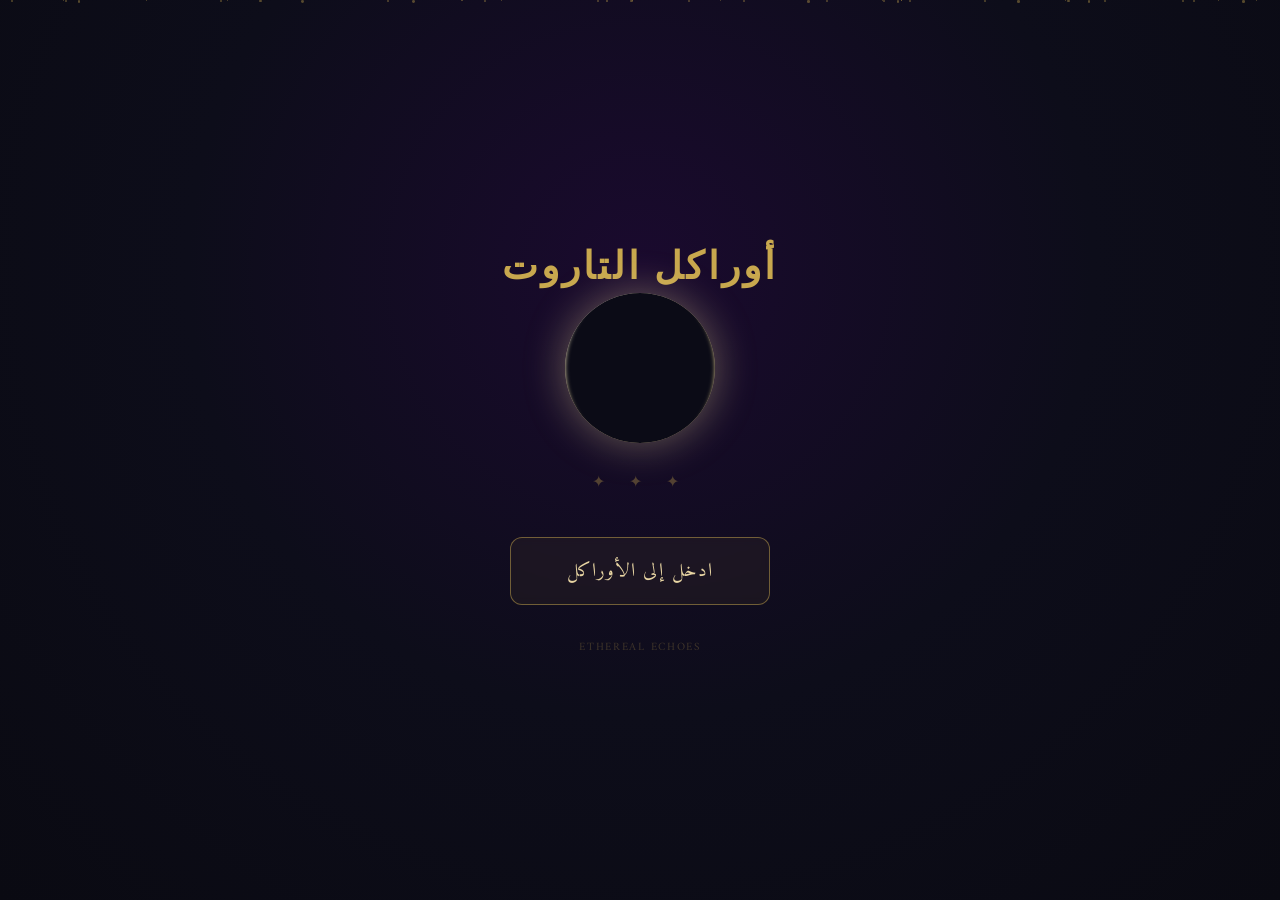
==== commit bb6532ea: "Initial deploy — EN + AR Tarot Oracle apps with landing page" ====
--- a/ar/index.html
+++ b/ar/index.html
@@ -3,91 +3,195 @@
 <head>
   <meta charset="UTF-8">
   <meta name="viewport" content="width=device-width, initial-scale=1.0, viewport-fit=cover">
-  <meta name="description" content="أوراكل التاروت — إرشاد روحاني من خلال الأوراق، مخصص حسب برجك وعلم الأرقام وطاقات اليوم.">
+  <meta name="description" content="أوراكل التاروت — إرشاد روحي من خلال البطاقات، مخصص بعلامتك الفلكية وأرقامك وطاقات اليوم.">
   <meta name="theme-color" content="#0a0a12">
-  <title>أوراكل التاروت</title>
-
-  <!-- Fonts -->
+  <title>أوراكل التاروت | النسخة العربية</title>
   <link rel="preconnect" href="https://fonts.googleapis.com">
   <link rel="preconnect" href="https://fonts.gstatic.com" crossorigin>
-  <link href="https://fonts.googleapis.com/css2?family=Amiri:ital,wght@0,400;0,700;1,400&family=Cinzel:wght@400;600;700&family=Cinzel+Decorative:wght@400;700&family=Cormorant+Garamond:ital,wght@0,400;0,500;0,600;1,400;1,500&display=swap" rel="stylesheet">
+  <link href="https://fonts.googleapis.com/css2?family=Cinzel+Decorative:wght@400;700&family=Amiri:wght@400;700&display=swap" rel="stylesheet">
+  <style>
+    *, *::before, *::after { margin: 0; padding: 0; box-sizing: border-box; }
 
-  <!-- Styles -->
-  <link rel="stylesheet" href="css/style.css">
+    body {
+      min-height: 100vh;
+      display: flex;
+      align-items: center;
+      justify-content: center;
+      background: radial-gradient(ellipse at 50% 30%, #1a0a2e 0%, #0d0d1a 50%, #0a0a12 100%);
+      color: #e8d5a3;
+      font-family: 'Amiri', serif;
+      overflow: hidden;
+      direction: rtl;
+    }
+
+    /* Floating particles */
+    .particles {
+      position: fixed; inset: 0;
+      pointer-events: none; z-index: 0;
+    }
+    .particle {
+      position: absolute;
+      width: 2px; height: 2px;
+      background: rgba(200, 168, 78, 0.4);
+      border-radius: 50%;
+      animation: float linear infinite;
+    }
+    @keyframes float {
+      0%   { transform: translateY(100vh) scale(0); opacity: 0; }
+      10%  { opacity: 1; }
+      90%  { opacity: 1; }
+      100% { transform: translateY(-10vh) scale(1); opacity: 0; }
+    }
+
+    .container {
+      position: relative; z-index: 1;
+      text-align: center;
+      padding: 2rem;
+    }
+
+    /* Living moon — breathes through its phases */
+    .moon-orb {
+      position: relative;
+      width: 150px;
+      height: 150px;
+      margin: 0 auto 1.6rem;
+      border-radius: 50%;
+      overflow: hidden;
+      background:
+        radial-gradient(circle at 64% 30%, rgba(70,55,30,0.18) 0 6px, transparent 7px),
+        radial-gradient(circle at 37% 55%, rgba(70,55,30,0.16) 0 10px, transparent 11px),
+        radial-gradient(circle at 57% 71%, rgba(70,55,30,0.13) 0 6px, transparent 7px),
+        radial-gradient(circle at 48% 44%, rgba(70,55,30,0.10) 0 4px, transparent 5px),
+        radial-gradient(circle at 32% 30%, #fdf8ea 0%, #e6d4a0 55%, #cab885 100%);
+      box-shadow: 0 0 40px rgba(232,213,150,0.40), inset -7px -7px 20px rgba(120,100,60,0.30);
+      animation: glow 5s ease-in-out infinite;
+    }
+    .moon-orb::after {
+      content: '';
+      position: absolute;
+      top: -6%;
+      left: 0;
+      width: 100%;
+      height: 112%;
+      border-radius: 50%;
+      background: #0b0b16;
+      filter: blur(2px);
+      animation: moonphase 16s ease-in-out infinite;
+    }
+    @keyframes moonphase {
+      0%   { transform: translateX(7%); }
+      50%  { transform: translateX(105%); }
+      100% { transform: translateX(7%); }
+    }
+    @keyframes glow {
+      0%, 100% { filter: drop-shadow(0 0 8px rgba(200, 168, 78, 0.3)); }
+      50%      { filter: drop-shadow(0 0 20px rgba(200, 168, 78, 0.7)); }
+    }
+
+    h1 {
+      font-size: clamp(1.6rem, 5vw, 2.4rem);
+      font-weight: 700;
+      color: #c8a84e;
+      letter-spacing: 0.08em;
+      margin-bottom: 0.3rem;
+    }
+
+    .subtitle {
+      font-family: 'Amiri', serif;
+      font-size: clamp(1.2rem, 3.5vw, 1.6rem);
+      color: rgba(200, 168, 78, 0.7);
+      margin-bottom: 1.6rem;
+    }
+
+    .stars {
+      color: rgba(200, 168, 78, 0.35);
+      font-size: 1rem;
+      letter-spacing: 0.6em;
+      margin-bottom: 2.5rem;
+    }
+
+    .buttons {
+      display: flex;
+      flex-direction: column;
+      gap: 1rem;
+      align-items: center;
+    }
+
+    .btn {
+      display: block;
+      width: 260px;
+      padding: 1rem 2rem;
+      border: 1.5px solid rgba(200, 168, 78, 0.5);
+      border-radius: 12px;
+      background: rgba(200, 168, 78, 0.06);
+      color: #e8d5a3;
+      font-family: 'Amiri', serif;
+      font-size: 1.2rem;
+      text-decoration: none;
+      letter-spacing: 0.06em;
+      transition: all 0.4s ease;
+      backdrop-filter: blur(4px);
+    }
+    .btn:hover {
+      background: rgba(200, 168, 78, 0.15);
+      border-color: #c8a84e;
+      box-shadow: 0 0 24px rgba(200, 168, 78, 0.2), inset 0 0 24px rgba(200, 168, 78, 0.05);
+      transform: translateY(-2px);
+    }
+
+    .btn-home {
+      width: auto;
+      padding: 0.6rem 1.2rem;
+      font-size: 0.95rem;
+      border: 1px solid rgba(200, 168, 78, 0.3);
+      margin-top: 1.5rem;
+    }
+
+    .footer {
+      margin-top: 2rem;
+      font-size: 0.7rem;
+      color: rgba(200, 168, 78, 0.25);
+      letter-spacing: 0.15em;
+    }
+  </style>
+<!-- Google tag (gtag.js) -->
+<script async src="https://www.googletagmanager.com/gtag/js?id=G-0RR3F8K07Q"></script>
+<script>
+  window.dataLayer = window.dataLayer || [];
+  function gtag(){dataLayer.push(arguments);}
+  gtag('js', new Date());
+  gtag('config', 'G-0RR3F8K07Q');
+</script>
 </head>
 <body>
 
-  <!-- ════════════════════════════════════════════════════════ -->
-  <!-- Background Particles -->
-  <!-- ════════════════════════════════════════════════════════ -->
   <div class="particles" id="particles"></div>
 
-  <!-- ════════════════════════════════════════════════════════ -->
-  <!-- SCREEN: Onboarding -->
-  <!-- ════════════════════════════════════════════════════════ -->
-  <div id="screen-onboarding" class="screen">
-    <div class="onboarding-container">
-      <!-- Populated by JS -->
+  <div class="container">
+    <h1>أوراكل التاروت</h1>
+    <div class="moon-orb" role="img" aria-label="The moon"></div>
+    <div class="stars">✦ ✦ ✦</div>
+
+    <div class="buttons">
+      <a href="app/" class="btn">ادخل إلى الأوراكل</a>
     </div>
+
+    <div class="footer">ETHEREAL ECHOES</div>
   </div>
 
-  <!-- ════════════════════════════════════════════════════════ -->
-  <!-- SCREEN: Home -->
-  <!-- ════════════════════════════════════════════════════════ -->
-  <div id="screen-home" class="screen">
-    <!-- Populated by JS -->
-  </div>
-
-  <!-- ════════════════════════════════════════════════════════ -->
-  <!-- SCREEN: Reading -->
-  <!-- ════════════════════════════════════════════════════════ -->
-  <div id="screen-reading" class="screen">
-    <!-- Populated by JS -->
-  </div>
-
-  <!-- ════════════════════════════════════════════════════════ -->
-  <!-- SCREEN: Card Glossary -->
-  <!-- ════════════════════════════════════════════════════════ -->
-  <div id="screen-glossary" class="screen">
-    <div id="glossary-container"></div>
-  </div>
-
-  <!-- ════════════════════════════════════════════════════════ -->
-  <!-- SCREEN: Numerology Reading -->
-  <!-- ════════════════════════════════════════════════════════ -->
-  <div id="screen-numerology" class="screen">
-    <div id="numerology-container"></div>
-  </div>
-
-  <!-- ════════════════════════════════════════════════════════ -->
-  <!-- SCREEN: Journal & Mirror -->
-  <!-- ════════════════════════════════════════════════════════ -->
-  <div id="screen-journal" class="screen">
-    <div id="journal-container"></div>
-  </div>
-
-  <!-- ════════════════════════════════════════════════════════ -->
-  <!-- SCREEN: Settings -->
-  <!-- ════════════════════════════════════════════════════════ -->
-  <div id="screen-settings" class="screen">
-    <!-- Populated by JS -->
-  </div>
-
-  <!-- ════════════════════════════════════════════════════════ -->
-  <!-- Scripts (order matters) -->
-  <!-- ════════════════════════════════════════════════════════ -->
-  <script src="js/i18n.js"></script>
-  <script src="js/celestial.js"></script>
-  <script src="js/numerology.js"></script>
-  <script src="js/cards-major.js"></script>
-  <script src="js/cards-minor-1.js"></script>
-  <script src="js/cards-minor-2.js"></script>
-  <script src="js/spreads.js"></script>
-  <script src="js/interpreter.js"></script>
-  <script src="js/journal.js"></script>
-  <script src="js/i18n-social.js"></script>
-  <script src="js/social.js"></script>
-  <script src="js/app.js"></script>
+  <script>
+    // Floating particles
+    const container = document.getElementById('particles');
+    for (let i = 0; i < 40; i++) {
+      const p = document.createElement('div');
+      p.className = 'particle';
+      p.style.left = Math.random() * 100 + '%';
+      p.style.animationDuration = (6 + Math.random() * 10) + 's';
+      p.style.animationDelay = (Math.random() * 8) + 's';
+      p.style.width = p.style.height = (1 + Math.random() * 2) + 'px';
+      container.appendChild(p);
+    }
+  </script>
 
 </body>
 </html>
